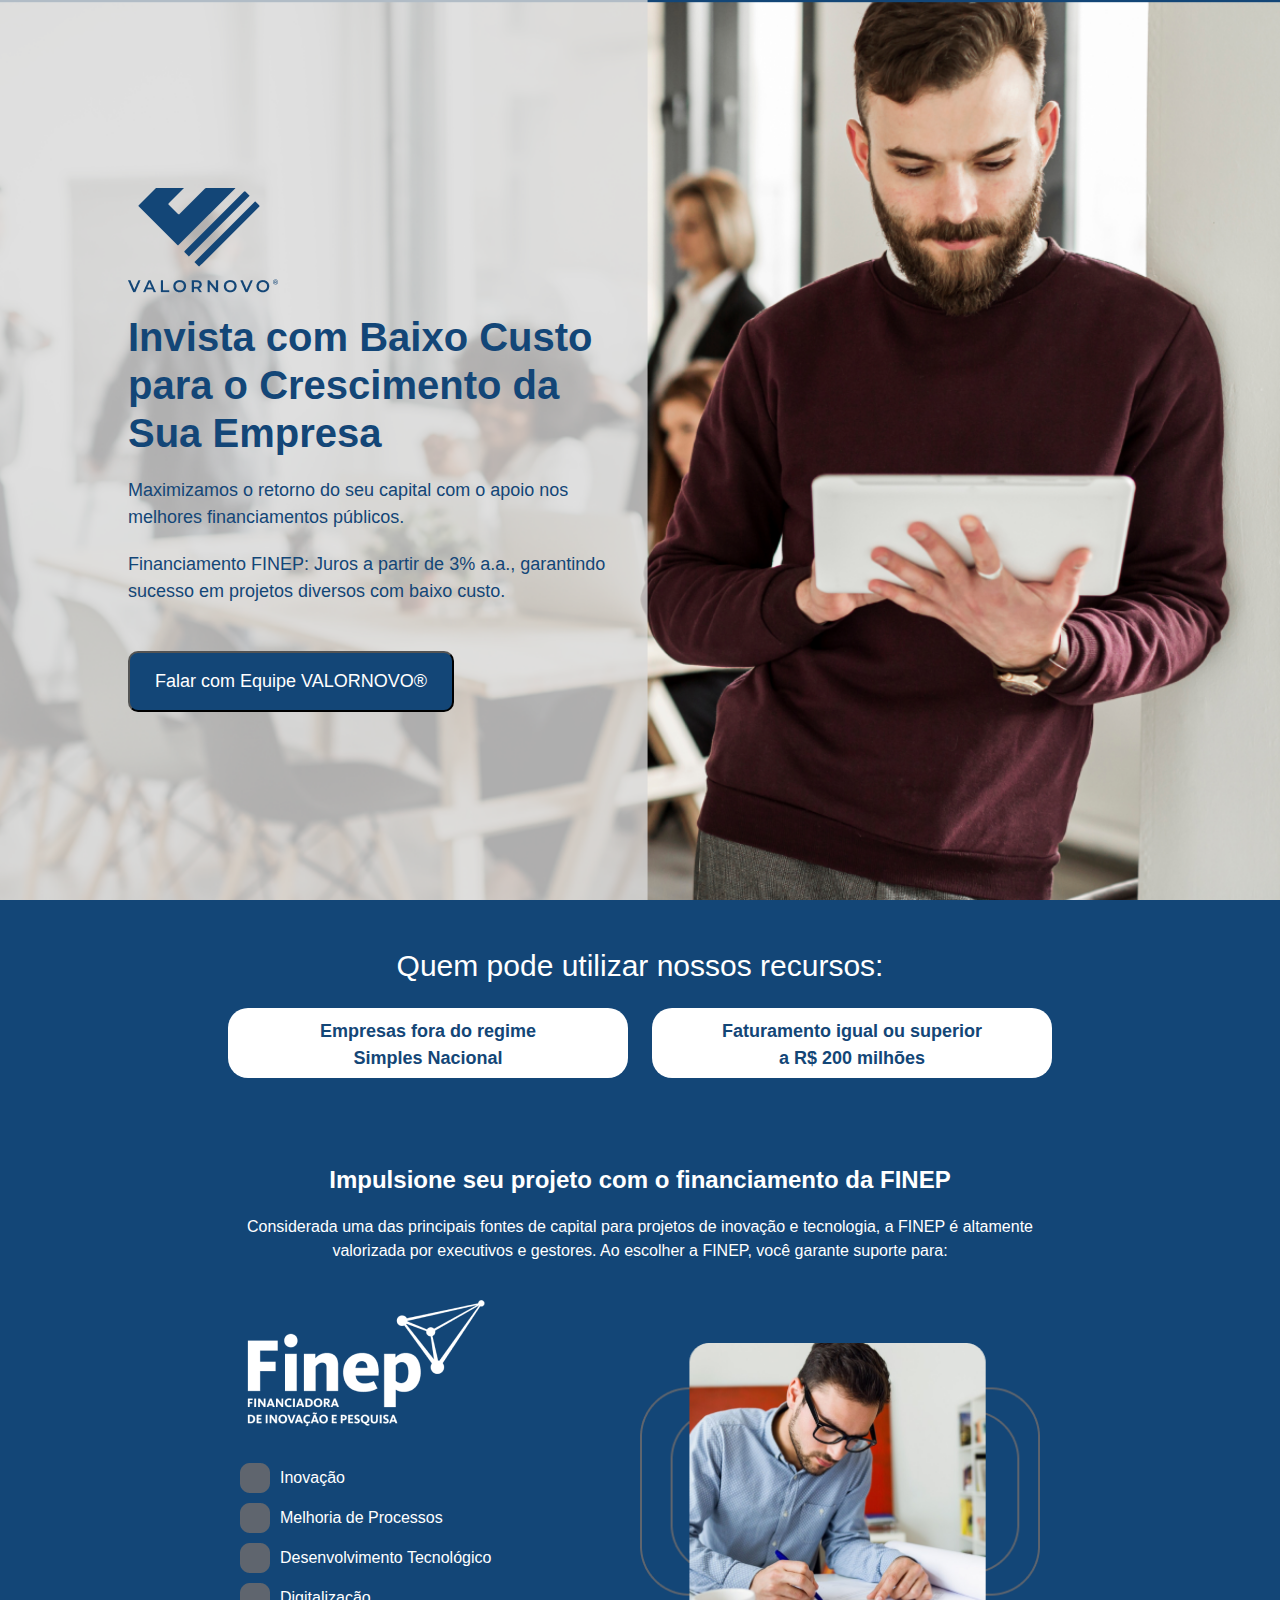
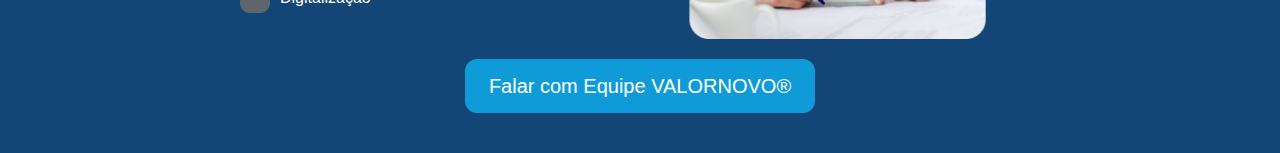
==== index.html @ c7810dd5 "feat: initial project" ====
<!DOCTYPE html>
<html lang="pt-br">

<head>
  <meta charset="UTF-8">
  <meta name="viewport" content="width=device-width, initial-scale=1.0">
  <title>VALORNOVO®</title>
  <!-- CSS -->
  <link rel="stylesheet" href="https://cdn.jsdelivr.net/npm/bootstrap@5.3.3/dist/css/bootstrap.min.css">
  <link rel="stylesheet" href="styles.css">
</head>

<body>
  <!-- Cabeçalho -->
  <header class="head position-relative">
    <img src="assets/images/image/men-background.png" alt="" class="background-img">
    <div class="background-overlay"></div>
    <div class="header-content">
      <img src="assets/images/image/logo-azul.png" alt="Logo VALORNOVO® Azul" class="logo">
      <h1 class="title-text">Invista com Baixo Custo para o Crescimento da Sua Empresa</h1>
      <p class="subtitle-text">Maximizamos o retorno do seu capital com o apoio nos melhores financiamentos públicos.
      </p>
      <p class="subtitle-text">Financiamento FINEP: Juros a partir de 3% a.a., garantindo sucesso em projetos diversos
        com baixo custo.</p>
      <button class="cta">Falar com Equipe VALORNOVO®</button>
    </div>
  </header>

  <!-- Seção Quem Pode Utilizar -->
  <section class="who container my-5">
    <h3 class="text-who text-center">Quem pode utilizar nossos recursos:</h3>
    <div class="d-flex justify-content-center gap-4 mt-4">
      <div class="card-who">
        <p class="who-text">Empresas fora do regime Simples Nacional</p>
      </div>
      <div class="card-who">
        <p class="who-text">Faturamento igual ou superior a R$ 200 milhões</p>
      </div>
    </div>
  </section>
  <section class="about-finep">
    <div class="about-content">
      <h3 class="text-about">Impulsione seu projeto com o financiamento da FINEP</h3>
      <p class="paragraf-about">
        Considerada uma das principais fontes de capital para projetos de inovação e tecnologia, a FINEP é altamente
        valorizada por executivos e gestores. Ao escolher a FINEP, você garante suporte para:
      </p>
      <div class="finep-details">
        <!-- Coluna esquerda com logo e lista -->
        <div class="finep-info">
          <img src="assets/images/image/logo-finep.png" alt="Logo FINEP" class="logo-finep">
          <ul class="finep-benefits">
            <li><img src="assets/images/image/icon-list.png" alt="Ícone"> Inovação</li>
            <li><img src="assets/images/image/icon-list.png" alt="Ícone"> Melhoria de Processos</li>
            <li><img src="assets/images/image/icon-list.png" alt="Ícone"> Desenvolvimento Tecnológico</li>
            <li><img src="assets/images/image/icon-list.png" alt="Ícone"> Digitalização</li>
          </ul>
        </div>
        <!-- Coluna direita com a imagem do projeto -->
        <img src="assets/images/image/project-img.png" alt="Projeto" class="project-image">
      </div>
      <button class="contact-button">Falar com Equipe VALORNOVO®</button>
    </div>
  </section>

</body>

</html>
---- styles.css ----
/* Reset CSS */
* {
  margin: 0;
  padding: 0;
  box-sizing: border-box;
}

@import url('https://fonts.googleapis.com/css2?family=Montserrat:wght@300;500;700&display=swap');

html,
body {
  font-family: "Montserrat", sans-serif;
  background-color: #134677;
  color: #134677;
}

/* Cabeçalho */
.head {
  position: relative;
  width: 100%;
  height: 100vh;
  overflow: hidden;
}

.background-img {
  width: 100%;
  height: 100%;
  object-fit: cover;
}

.background-overlay {
  position: absolute;
  top: 0;
  left: 0;
  width: 100%;
  height: 100%;
}

.header-content {
  position: absolute;
  top: 50%;
  left: 10%;
  transform: translateY(-50%);

  max-width: 500px;
}

.logo {
  width: 150px;
}

.title-text {
  font-size: 40px;
  font-weight: 700;
  margin-top: 20px;
}

.subtitle-text {
  font-size: 18px;
  margin-top: 20px;
}

.cta {
  display: inline-block;
  margin-top: 30px;
  padding: 15px 25px;
  background-color: #134677;
  color: #fff;
  font-size: 18px;
  border-radius: 10px;
  cursor: pointer;
  font-weight: 500;
  transition: background-color 0.3s ease;
}

.cta:hover {
  background-color: #0b3958;
}

/* Seção Quem Pode Utilizar */
.who {
  text-align: center;
  color: #FFFFFF;
}

.text-who {
  font-size: 30px;
  font-weight: 500;
}

.card-who {
  background-color: #FFFFFF;
  padding: 10px 64px 16px 64px;
  width: 400px;
  height: 70px;
  border-radius: 20px;
  color: #134677;
  font-size: 18px;
  font-weight: 700;
  text-align: center;
}

.about-finep {
  padding: 40px;
  text-align: center;
  color: #fff;
}

.about-content {
  max-width: 800px;
  margin: 0 auto;
}

.text-about {
  font-size: 24px;
  font-weight: bold;
  margin-bottom: 20px;
}

.paragraf-about {
  font-size: 16px;
  margin-bottom: 30px;
}

.finep-details {
  display: flex;
  align-items: flex-start;
  /* Alinha ao topo */
  justify-content: space-between;
  /* Espaço entre as colunas */
  gap: 20px;
}

.finep-info {
  flex: 1;
  max-width: 300px;
  text-align: left;
}

.logo-finep {
  width: 250px;
  margin-bottom: 20px;
}

.finep-benefits {
  list-style: none;
  padding: 0;
  font-size: 16px;
}

.finep-benefits li {
  margin: 10px 0;
  display: flex;
  align-items: center;
  gap: 10px;
}

.project-image {
  width: 400px;
  border-radius: 8px;
  flex-shrink: 0;
  margin-top: 50px;
}

.contact-button {
  margin-top: 40px;
  background-color: #0E9BD7;
  color: #fff;
  padding: 12px 24px;
  border: none;
  border-radius: 12px;
  font-size: 20px;
  cursor: pointer;
  margin-top: 20px;
}

.contact-button:hover {
  background-color: #15558a;
  border: 1px solid #0E9BD7
}
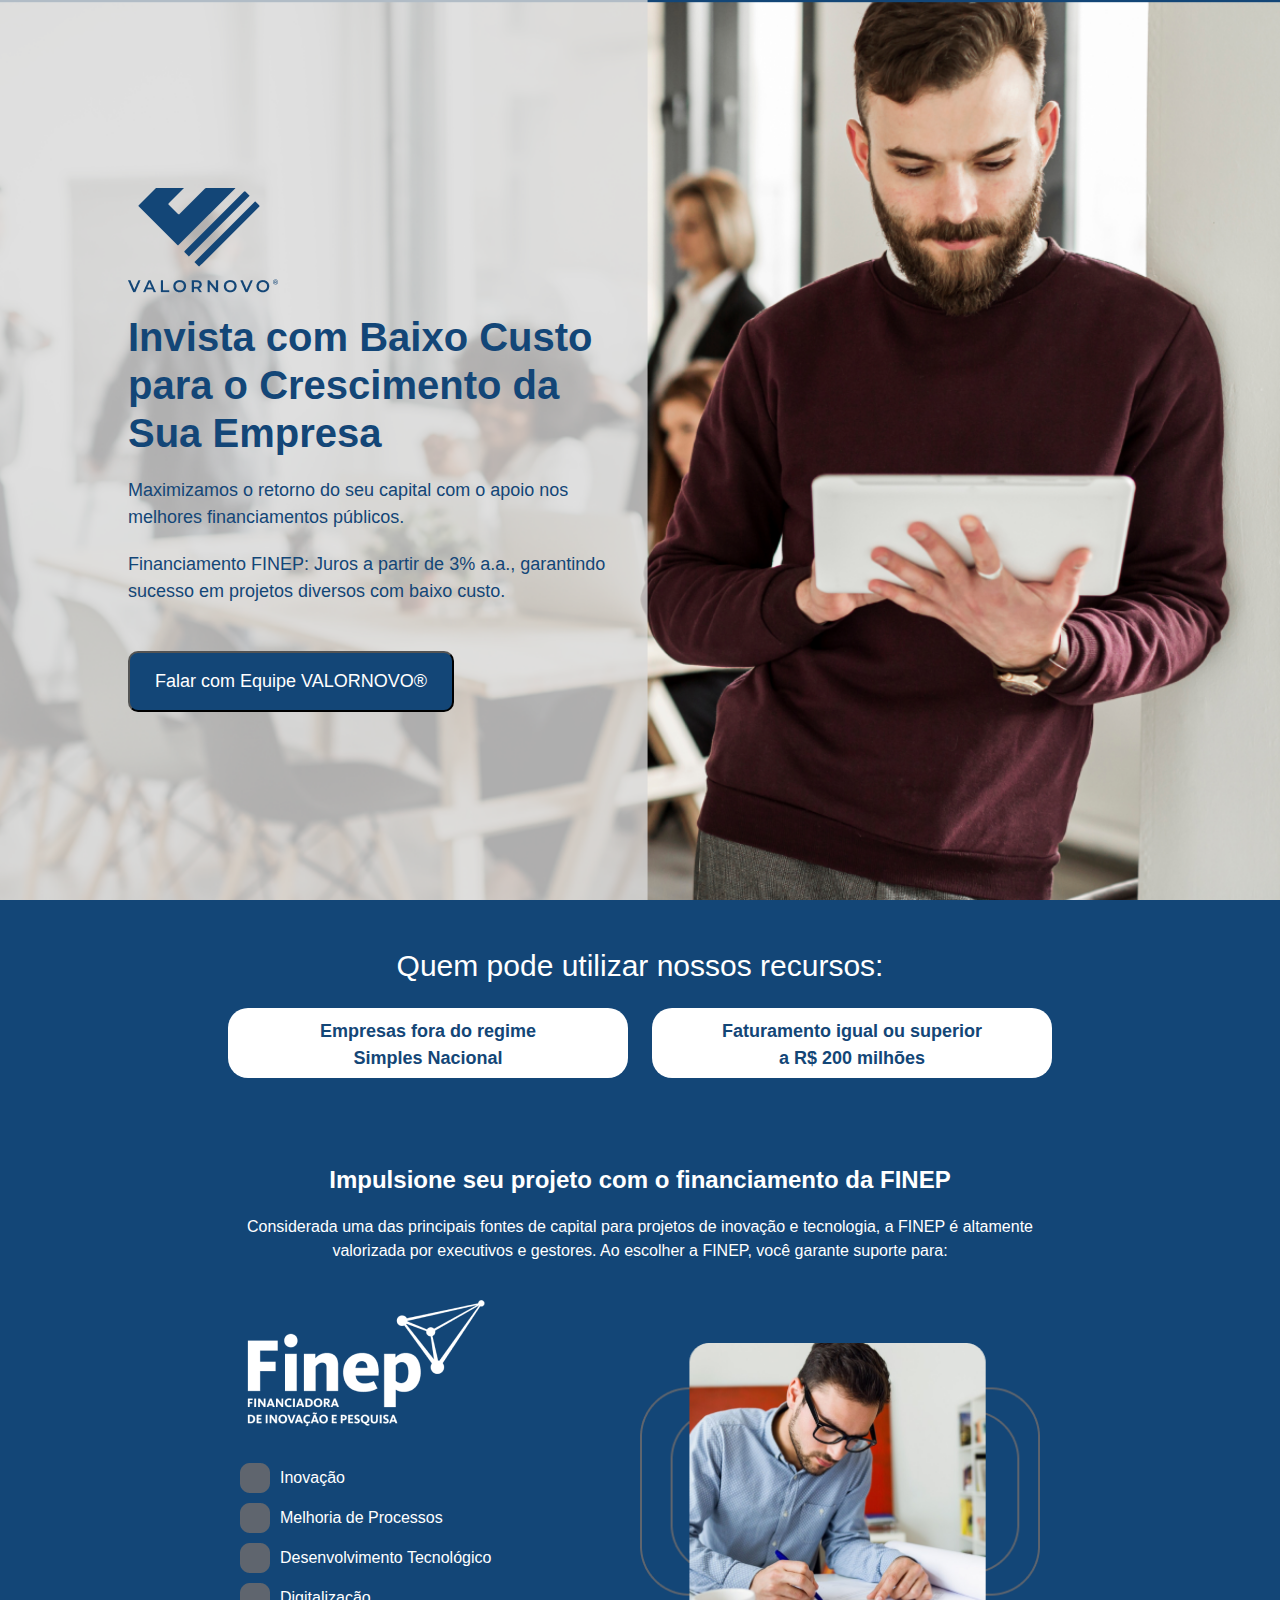
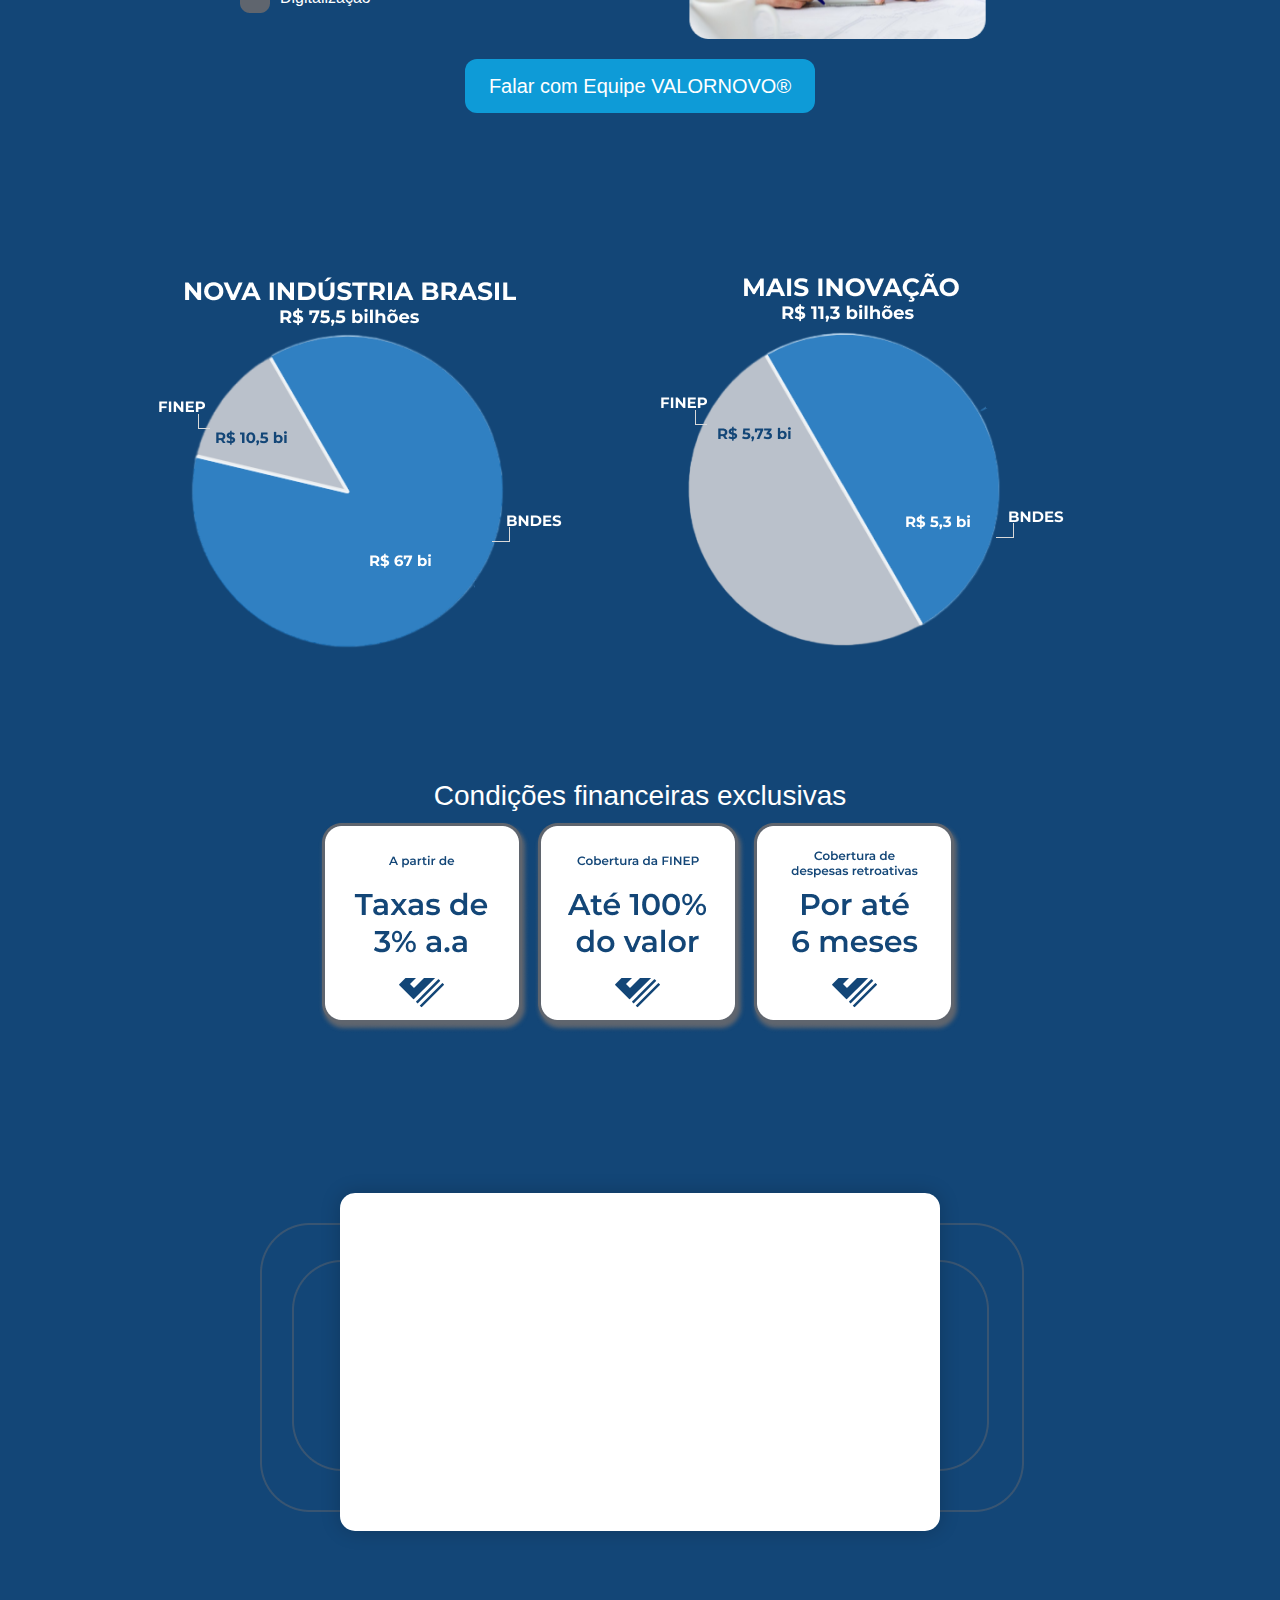
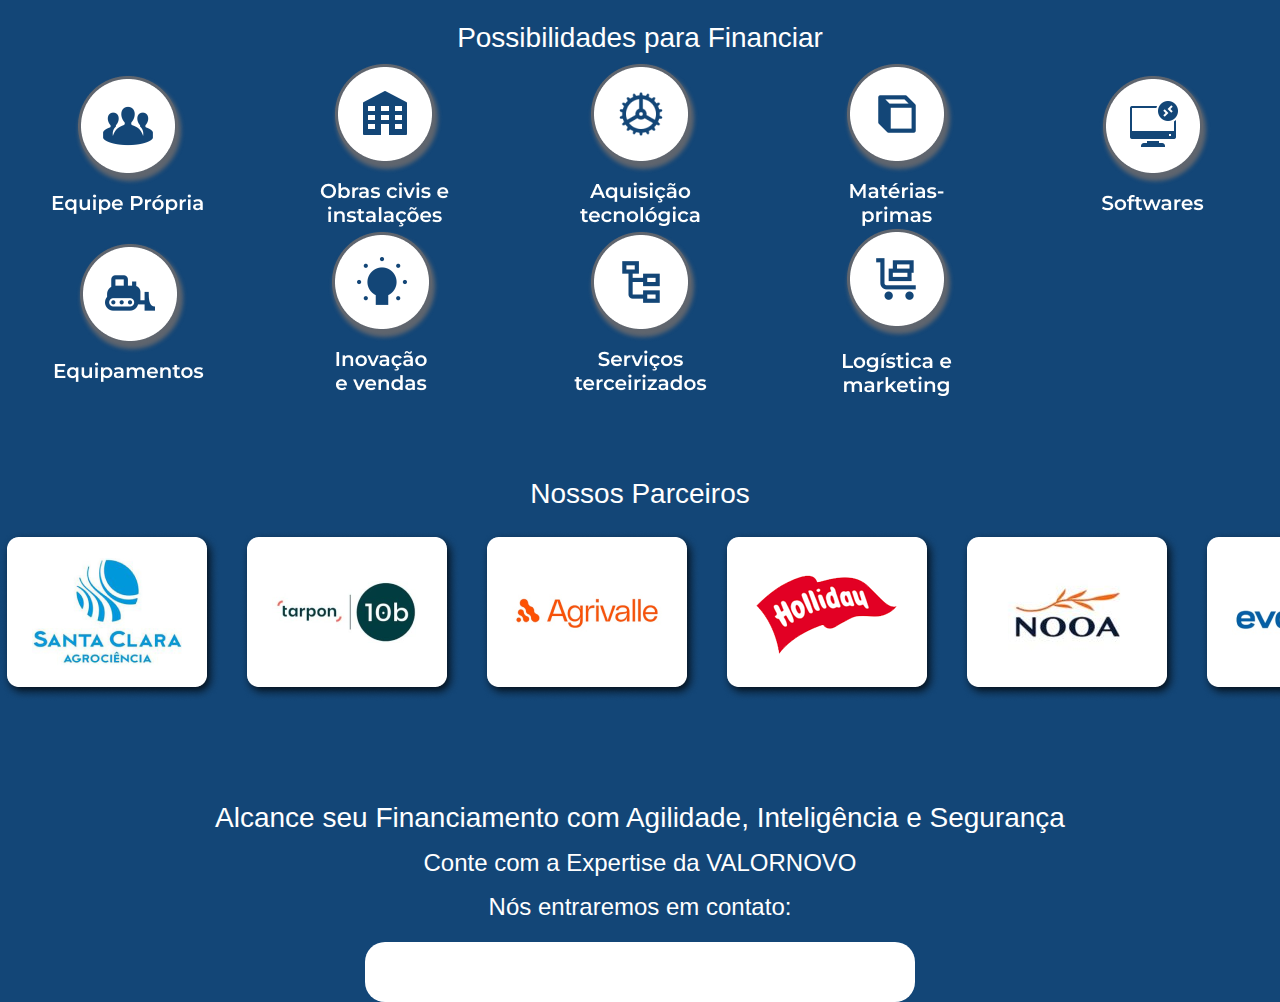
==== commit 8d58c77b: "feat: continues development" ====
--- a/index.html
+++ b/index.html
@@ -38,13 +38,13 @@
       </div>
     </div>
   </section>
+
+  <!-- Seção sobre a FINEP -->
   <section class="about-finep">
     <div class="about-content">
       <h3 class="text-about">Impulsione seu projeto com o financiamento da FINEP</h3>
-      <p class="paragraf-about">
-        Considerada uma das principais fontes de capital para projetos de inovação e tecnologia, a FINEP é altamente
-        valorizada por executivos e gestores. Ao escolher a FINEP, você garante suporte para:
-      </p>
+      <p class="paragraf-about">Considerada uma das principais fontes de capital para projetos de inovação e tecnologia,
+        a FINEP é altamente valorizada por executivos e gestores. Ao escolher a FINEP, você garante suporte para:</p>
       <div class="finep-details">
         <!-- Coluna esquerda com logo e lista -->
         <div class="finep-info">
@@ -63,6 +63,103 @@
     </div>
   </section>
 
+  <section class="graphic">
+    <img src="assets/images/image/grafico-industria.png" alt="">
+    <img src="assets/images/image/grafico-inovacao.png" alt="">
+  </section>
+
+  <section class="finances">
+    <h3>Condições financeiras exclusivas</h3>
+
+    <div class="cards">
+      <img src="assets/images/image/card-taxa.png" alt="">
+      <img src="assets/images/image/card-cobertura.png" alt="">
+      <img src="assets/images/image/card-meses.png" alt="">
+    </div>
+
+    <div class="video-container">
+      <div class="video">
+        <img src="assets/images/image/arrow.png" alt="" class="background-arcs">
+        <iframe width="600" height="338" src="https://www.youtube.com/embed/Ti-9uYpJoNU" frameborder="0"
+          allow="autoplay; encrypted-media" allowfullscreen></iframe>
+      </div>
+    </div>
+
+    <div class="icons">
+      <h3 class="title">Possibilidades para Financiar</h3>
+
+      <div class="icon-grid">
+        <img src="assets/images/image/icon-equipe.png" alt="">
+        <img src="assets/images/image/icon-obras.png" alt="">
+        <img src="assets/images/image/icon-tech.png" alt="">
+        <img src="assets/images/image/icon-prima.png" alt="">
+        <img src="assets/images/image/icon-soft.png" alt="">
+        <img src="assets/images/image/icon-equipamento.png" alt="">
+        <img src="assets/images/image/icon-vendas.png" alt="">
+        <img src="assets/images/image/icon-terceiro.png" alt="">
+        <img src="assets/images/image/icon-log.png" alt="">
+      </div>
+    </div>
+  </section>
+
+  <section id="logos" class="padding_bottom">
+    <h3 class="text-client">Nossos Parceiros</h3>
+    <div class="logos-container">
+      <div class="logo-item"><img alt="" src="assets/images/image/logo-1.png"></div>
+      <div class="logo-item"><img alt="" src="assets/images/image/logo-2.png"></div>
+      <div class="logo-item"><img alt="" src="assets/images/image/logo-3.png"></div>
+      <div class="logo-item"><img alt="" src="assets/images/image/logo-4.png"></div>
+      <div class="logo-item"><img alt="" src="assets/images/image/logo-5.png"></div>
+      <div class="logo-item"><img alt="" src="assets/images/image/logo-6.png"></div>
+      <div class="logo-item"><img alt="" src="assets/images/image/logo-7.png"></div>
+      <div class="logo-item"><img alt="" src="assets/images/image/logo-8.png"></div>
+      <div class="logo-item"><img alt="" src="assets/images/image/logo-9.png"></div>
+      <div class="logo-item"><img alt="" src="assets/images/image/logo-10.png"></div>
+      <div class="logo-item"><img alt="" src="assets/images/image/logo-11.png"></div>
+      <div class="logo-item"><img alt="" src="assets/images/image/logo-12.png"></div>
+      <div class="logo-item"><img alt="" src="assets/images/image/logo-13.png"></div>
+      <div class="logo-item"><img alt="" src="assets/images/image/logo-14.png"></div>
+      <div class="logo-item"><img alt="" src="assets/images/image/logo-15.png"></div>
+      <div class="logo-item"><img alt="" src="assets/images/image/logo-16.png"></div>
+      <div class="logo-item"><img alt="" src="assets/images/image/logo-17.png"></div>
+      <div class="logo-item"><img alt="" src="assets/images/image/logo-18.png"></div>
+      <div class="logo-item"><img alt="" src="assets/images/image/logo-19.png"></div>
+      <div class="logo-item"><img alt="" src="assets/images/image/logo-20.png"></div>
+      <div class="logo-item"><img alt="" src="assets/images/image/logo-21.png"></div>
+      <div class="logo-item"><img alt="" src="assets/images/image/logo-22.png"></div>
+      <div class="logo-item"><img alt="" src="assets/images/image/logo-23.png"></div>
+      <div class="logo-item"><img alt="" src="assets/images/image/logo-24.png"></div>
+      <div class="logo-item"><img alt="" src="assets/images/image/logo-25.png"></div>
+      <div class="logo-item"><img alt="" src="assets/images/image/logo-26.png"></div>
+      <div class="logo-item"><img alt="" src="assets/images/image/logo-27.png"></div>
+      <div class="logo-item"><img alt="" src="assets/images/image/logo-28.png"></div>
+      <div class="logo-item"><img alt="" src="assets/images/image/logo-29.png"></div>
+      <div class="logo-item"><img alt="" src="assets/images/image/logo-30.png"></div>
+    </div>
+  </section>
+
+  <section class="forms">
+    <h3 class="title-form">Alcance seu Financiamento com Agilidade, Inteligência e Segurança</h3>
+    <h4 class="subtitle-form">Conte com a Expertise da VALORNOVO</h4>
+    <h4 class="call">Nós entraremos em contato:</h4>
+
+    <div class="form-content">
+      <!-- <div class="img">
+        <img src="assets/images/image/acordo-img.png" alt="">
+      </div> -->
+
+      <div class="form">
+        <script charset="utf-8" type="text/javascript" src="//js.hsforms.net/forms/embed/v2.js"></script>
+        <script>
+          hbspt.forms.create({
+            portalId: "48062868",
+            formId: "4e774f42-9c44-4cab-8381-3d338185357c"
+          });
+        </script>
+      </div>
+    </div>
+  </section>
+
 </body>
 
 </html>--- a/styles.css
+++ b/styles.css
@@ -41,7 +41,6 @@
   top: 50%;
   left: 10%;
   transform: translateY(-50%);
-
   max-width: 500px;
 }
 
@@ -100,6 +99,7 @@
   text-align: center;
 }
 
+/* Seção sobre a FINEP */
 .about-finep {
   padding: 40px;
   text-align: center;
@@ -125,9 +125,7 @@
 .finep-details {
   display: flex;
   align-items: flex-start;
-  /* Alinha ao topo */
   justify-content: space-between;
-  /* Espaço entre as colunas */
   gap: 20px;
 }
 
@@ -176,5 +174,243 @@
 
 .contact-button:hover {
   background-color: #15558a;
-  border: 1px solid #0E9BD7
+  border: 1px solid #0E9BD7;
+}
+
+/* Responsividade */
+@media (max-width: 768px) {
+  .header-content {
+    left: 50%;
+    transform: translate(-50%, -50%);
+    text-align: center;
+    max-width: 90%;
+  }
+
+  .logo {
+    width: 120px;
+  }
+
+  .title-text {
+    font-size: 28px;
+  }
+
+  .subtitle-text {
+    font-size: 16px;
+  }
+
+  .cta {
+    font-size: 16px;
+    padding: 12px 20px;
+  }
+
+  .card-who {
+    width: 100%;
+    padding: 10px;
+    height: auto;
+    font-size: 16px;
+  }
+
+  .finep-details {
+    flex-direction: column;
+    align-items: center;
+    text-align: center;
+  }
+
+  .logo-finep {
+    width: 180px;
+  }
+
+  .project-image {
+    width: 100%;
+    margin-top: 20px;
+  }
+
+  .contact-button {
+    width: 100%;
+    padding: 10px;
+  }
+}
+
+@media (max-width: 480px) {
+  .title-text {
+    font-size: 24px;
+  }
+
+  .subtitle-text {
+    font-size: 14px;
+  }
+
+  .cta {
+    font-size: 14px;
+  }
+
+  .text-who {
+    font-size: 24px;
+  }
+
+  .card-who {
+    font-size: 14px;
+    padding: 8px;
+  }
+
+  .text-about {
+    font-size: 20px;
+  }
+
+  .paragraf-about {
+    font-size: 14px;
+  }
+
+  .contact-button {
+    font-size: 18px;
+  }
+}
+
+@media (max-width: 1200px) {
+  .background-img {
+    display: none;
+  }
+
+  .head {
+    background-color: #FFFFFF;
+  }
+}
+
+.graphic {
+  align-items: center;
+  justify-content: center;
+  display: flex;
+  margin-top: 119px;
+}
+
+.finances {
+  color: #fff;
+  text-align: center;
+  margin-top: 100px;
+}
+
+.video-container {
+  margin-top: 160px;
+  position: relative;
+  display: flex;
+  justify-content: center;
+  align-items: center;
+}
+
+.video {
+  position: relative;
+  width: 600px;
+  height: 338px;
+}
+
+.video iframe {
+  width: 100%;
+  height: 100%;
+  background: #fff;
+  border-radius: 15px;
+  box-shadow: 0px 0px 20px rgba(0, 0, 0, 0.2);
+}
+
+.background-arcs {
+  position: absolute;
+  top: 30px;
+  left: -80px;
+  width: 764px;
+  height: auto;
+  z-index: 0;
+  opacity: 0.5;
+}
+
+.video iframe {
+  position: relative;
+  z-index: 1;
+}
+
+.icons {
+  margin-top: 90px;
+}
+
+.icon-grid {
+  display: grid;
+  grid-template-columns: repeat(5, 1fr);
+  justify-items: center;
+  align-items: center;
+}
+
+#logos {
+  margin-top: 80px;
+  text-align: center;
+  overflow: hidden;
+}
+
+.text-client {
+  color: #fff;
+  margin-bottom: 20px;
+}
+
+.logos-container {
+  display: flex;
+  gap: 20px;
+  animation: scroll 20s linear infinite;
+}
+
+.logo-item {
+  flex: 0 0 auto;
+}
+
+.logo-item img {
+  height: auto;
+}
+
+/* Animação para o carrossel infinito */
+@keyframes scroll {
+  0% {
+    transform: translateX(0);
+  }
+
+  100% {
+    transform: translateX(-50%);
+  }
+}
+
+.forms {
+  margin-top: 100px;
+  color: #FFFFFF;
+  text-align: center;
+}
+
+.title-form,
+.subtitle-form,
+.call {
+  margin-bottom: 15px;
+  /* Espaçamento entre os textos */
+}
+
+.form-content {
+  display: flex;
+  align-items: center;
+  justify-content: center;
+  gap: 20px;
+  margin-top: 20px;
+  max-width: 800px;
+  margin-left: auto;
+  margin-right: auto;
+}
+
+.img {
+  flex: 1;
+}
+
+.img img {
+  width: 100%;
+  height: auto;
+  border-radius: 20px;
+}
+
+.form {
+  background-color: #FFFFFF;
+  width: 550px;
+  padding: 30px 40px;
+  border-radius: 20px;
+  max-width: 100%;
 }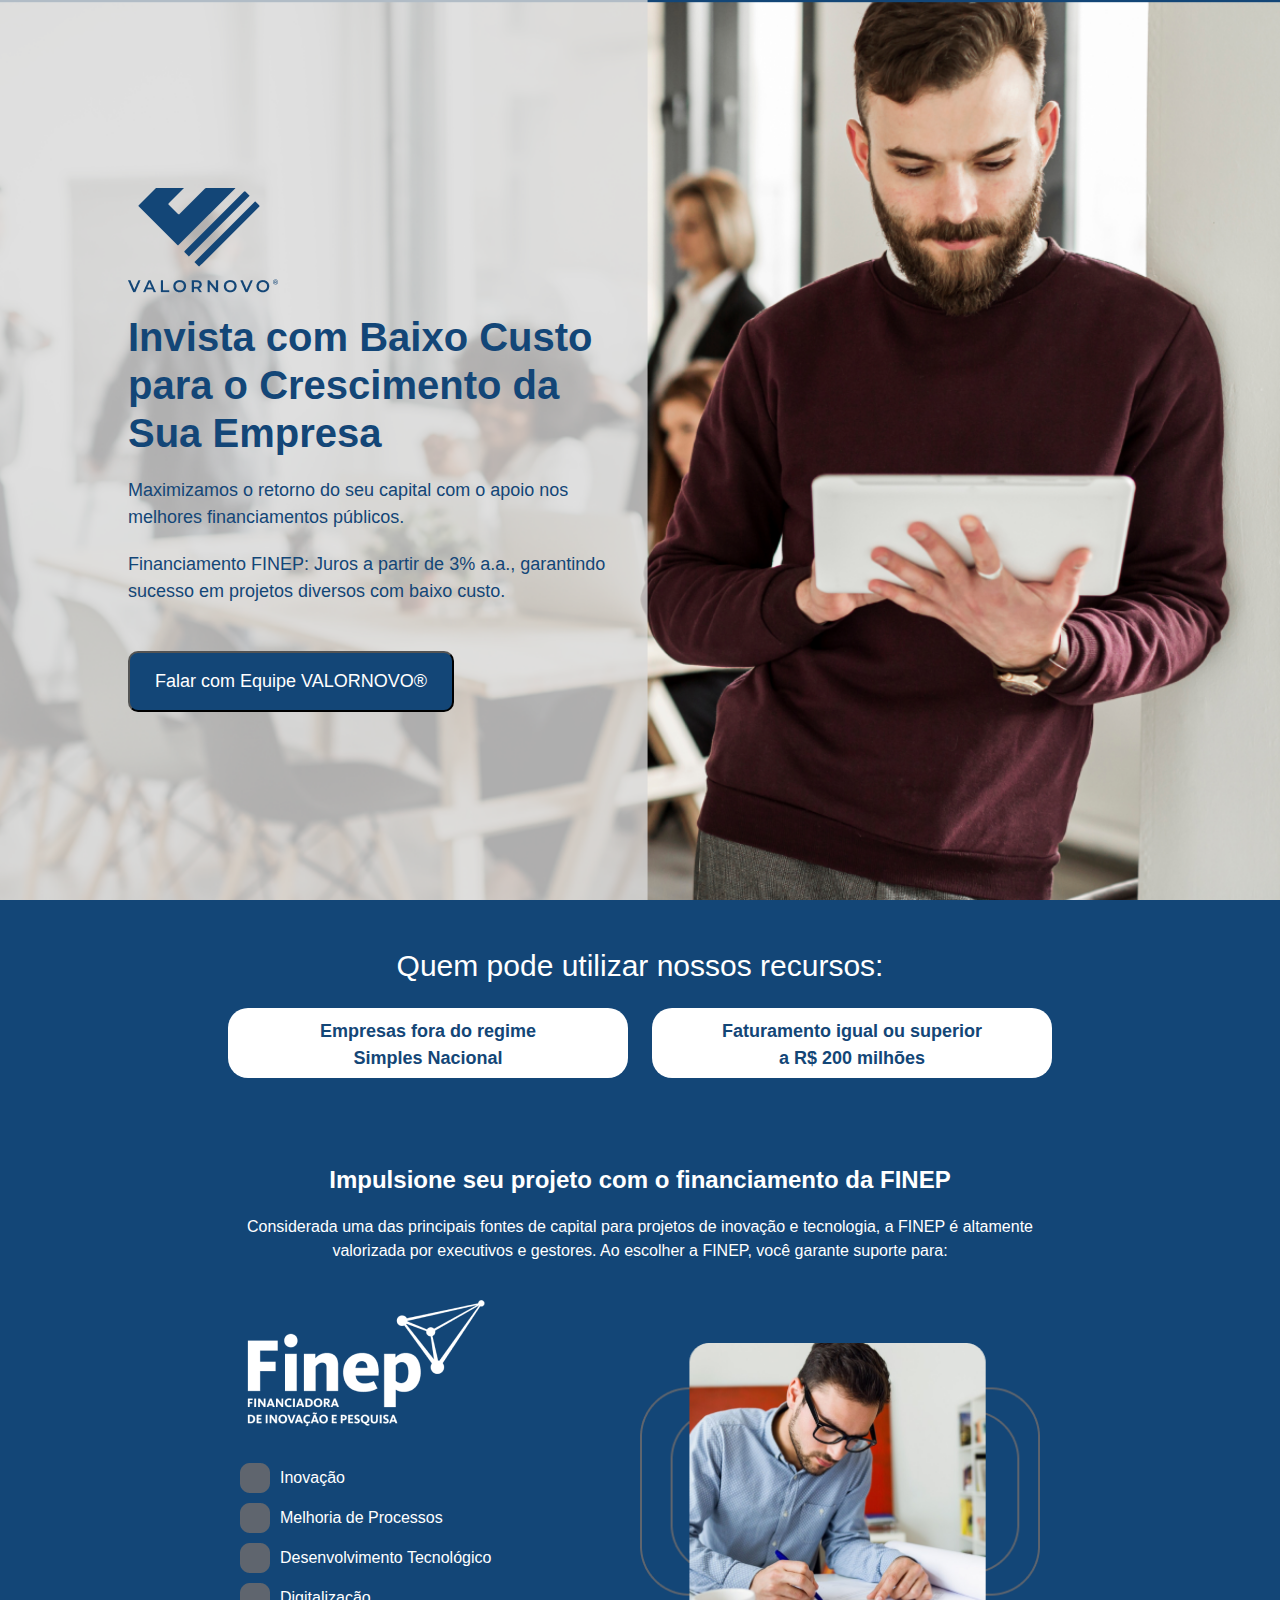
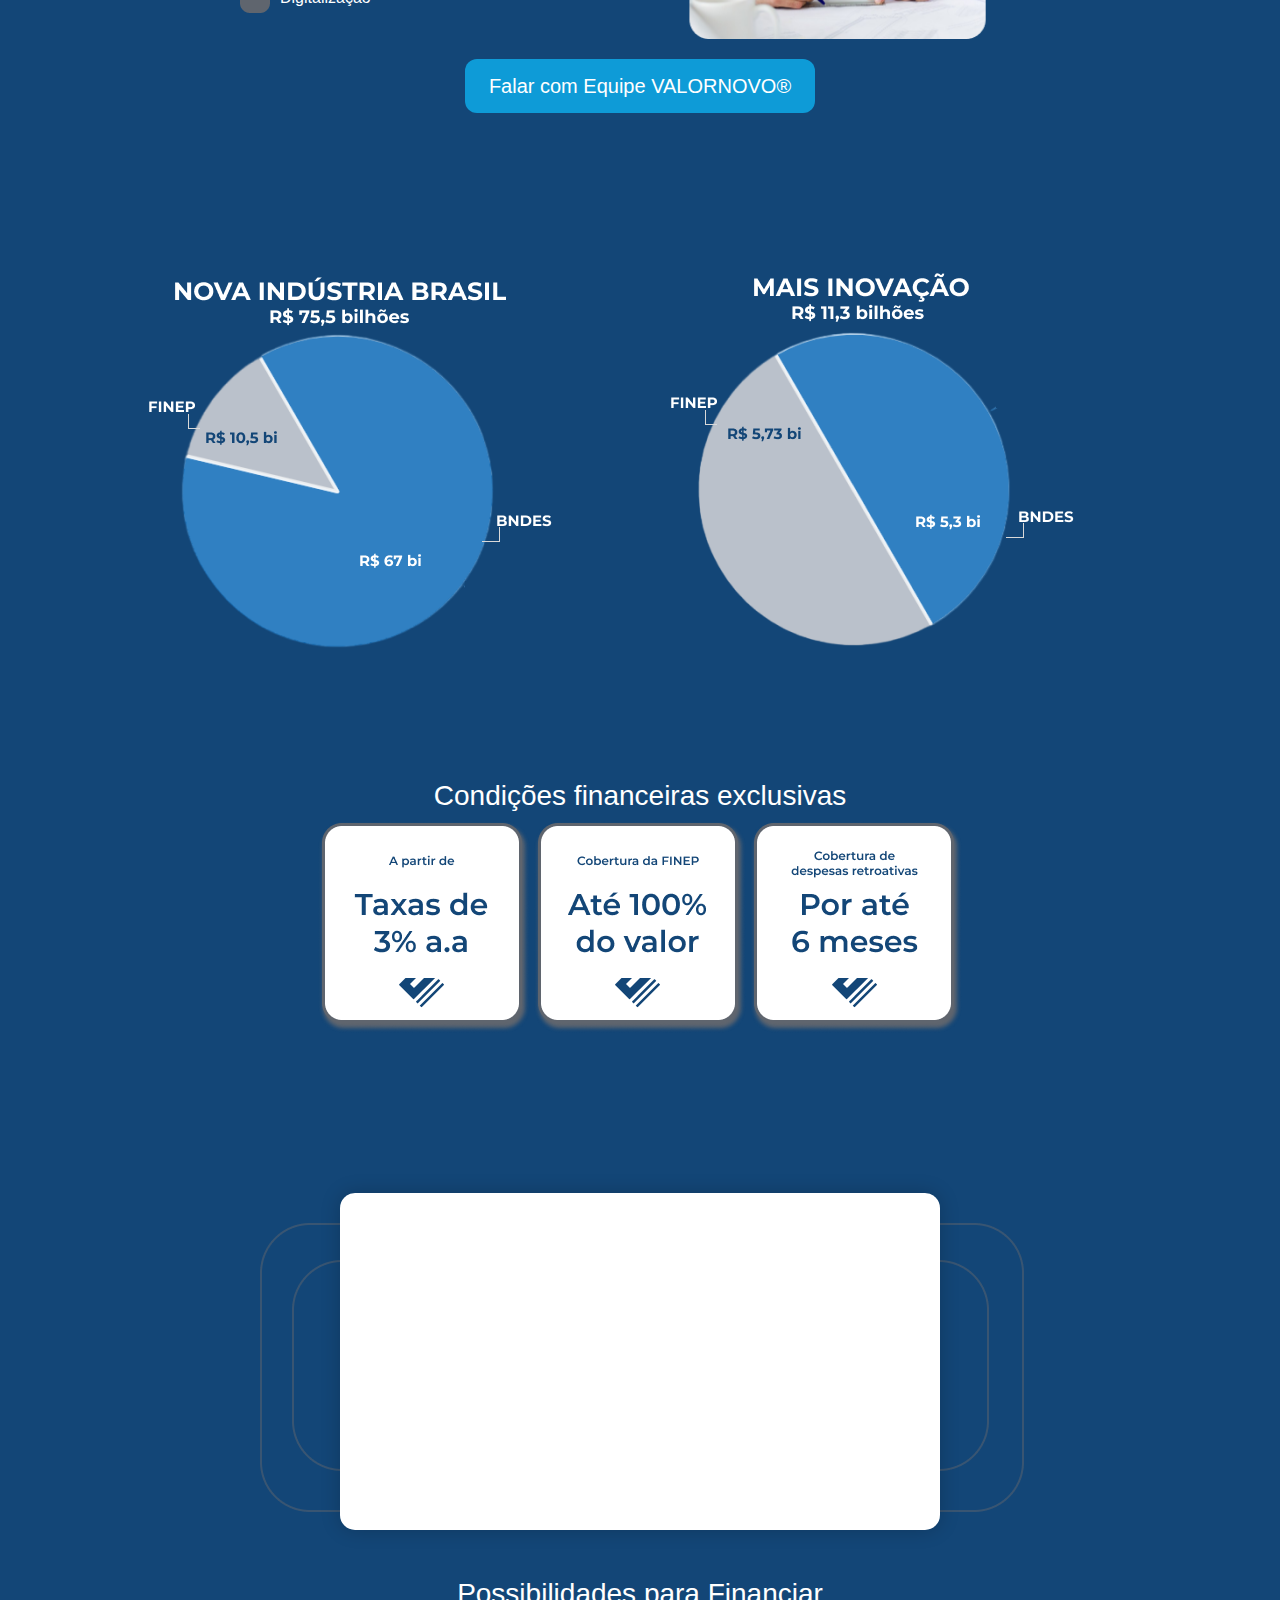
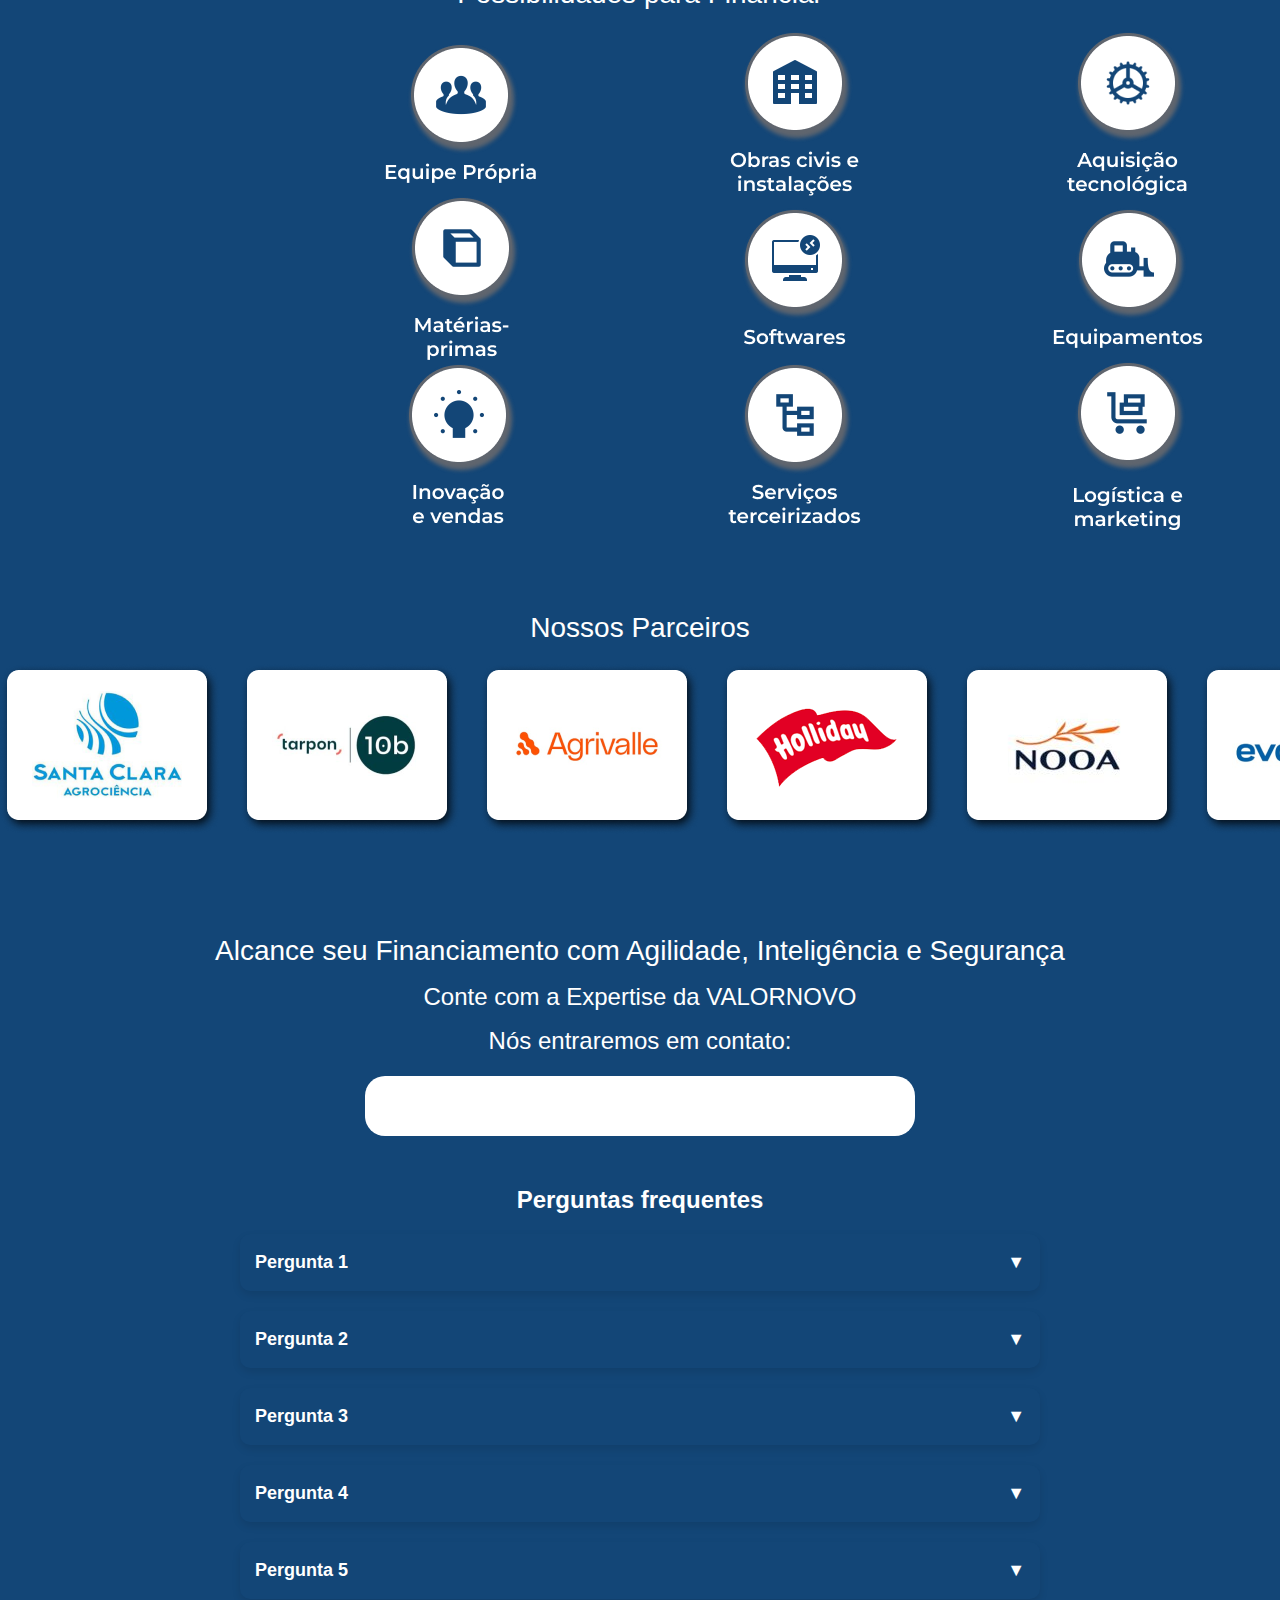
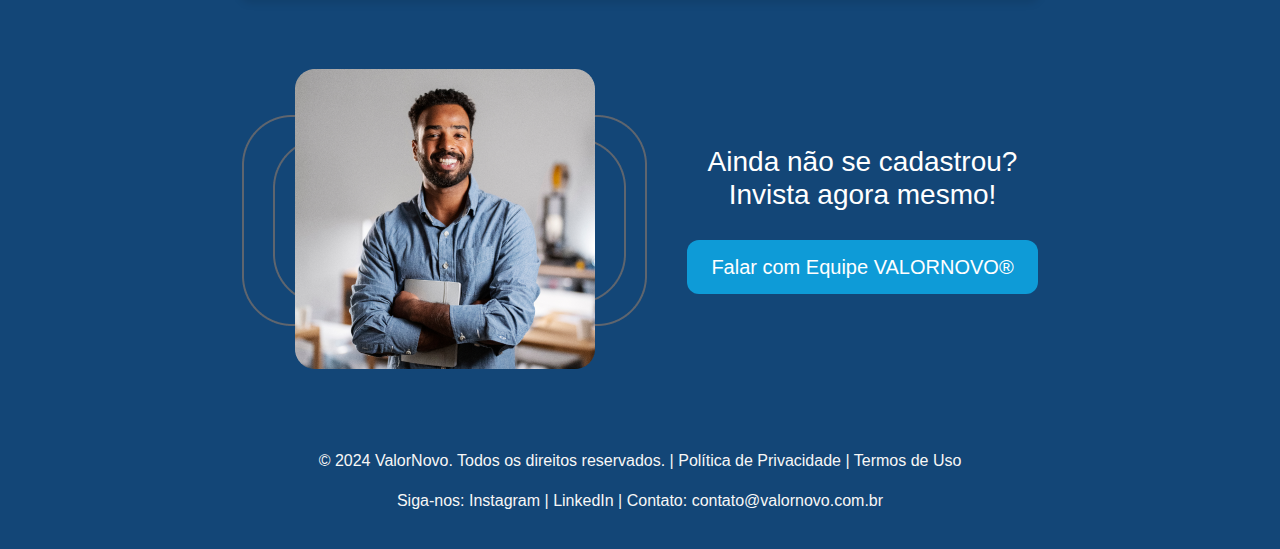
==== commit 27a97385: "feat: responsividade" ====
--- a/index.html
+++ b/index.html
@@ -64,8 +64,8 @@
   </section>
 
   <section class="graphic">
-    <img src="assets/images/image/grafico-industria.png" alt="">
-    <img src="assets/images/image/grafico-inovacao.png" alt="">
+    <img src="assets/images/image/grafico-industria.png" alt="" class="img1">
+    <img src="assets/images/image/grafico-inovacao.png" alt="" class="img2">
   </section>
 
   <section class="finances">
@@ -80,8 +80,8 @@
     <div class="video-container">
       <div class="video">
         <img src="assets/images/image/arrow.png" alt="" class="background-arcs">
-        <iframe width="600" height="338" src="https://www.youtube.com/embed/Ti-9uYpJoNU" frameborder="0"
-          allow="autoplay; encrypted-media" allowfullscreen></iframe>
+        <iframe src="https://www.youtube.com/embed/Ti-9uYpJoNU" frameborder="0" allow="autoplay; encrypted-media"
+          allowfullscreen></iframe>
       </div>
     </div>
 
@@ -100,6 +100,7 @@
         <img src="assets/images/image/icon-log.png" alt="">
       </div>
     </div>
+
   </section>
 
   <section id="logos" class="padding_bottom">
@@ -144,9 +145,6 @@
     <h4 class="call">Nós entraremos em contato:</h4>
 
     <div class="form-content">
-      <!-- <div class="img">
-        <img src="assets/images/image/acordo-img.png" alt="">
-      </div> -->
 
       <div class="form">
         <script charset="utf-8" type="text/javascript" src="//js.hsforms.net/forms/embed/v2.js"></script>
@@ -160,6 +158,58 @@
     </div>
   </section>
 
+  <section class="questions">
+    <h3 class="question-title">Perguntas frequentes</h3>
+
+    <div class="faq-card">
+      <div class="faq-question" onclick="toggleAnswer(this)">Pergunta 1 <span>&#9660;</span></div>
+      <div class="faq-answer">Resposta para a pergunta 1.</div>
+    </div>
+    <div class="faq-card">
+      <div class="faq-question" onclick="toggleAnswer(this)">Pergunta 2 <span>&#9660;</span></div>
+      <div class="faq-answer">Resposta para a pergunta 2.</div>
+    </div>
+    <div class="faq-card">
+      <div class="faq-question" onclick="toggleAnswer(this)">Pergunta 3 <span>&#9660;</span></div>
+      <div class="faq-answer">Resposta para a pergunta 3.</div>
+    </div>
+    <div class="faq-card">
+      <div class="faq-question" onclick="toggleAnswer(this)">Pergunta 4 <span>&#9660;</span></div>
+      <div class="faq-answer">Resposta para a pergunta 4.</div>
+    </div>
+    <div class="faq-card">
+      <div class="faq-question" onclick="toggleAnswer(this)">Pergunta 5 <span>&#9660;</span></div>
+      <div class="faq-answer">Resposta para a pergunta 5.</div>
+    </div>
+  </section>
+
+  <section class="cta-final">
+    <div class="img-lat">
+      <img src="assets/images/image/img-carasorrindo.png" alt="Pessoa sorrindo">
+    </div>
+
+    <div class="text-cta">
+      <h3 class="text">Ainda não se cadastrou? <br> Invista agora mesmo!</h3>
+      <button class="contact-button" onclick="window.location.href='mailto:contato@valornovo.com'">Falar com Equipe
+        VALORNOVO®</button>
+    </div>
+  </section>
+
+
+  <!-- Footer Section -->
+  <footer class="footer">
+    <p>© 2024 ValorNovo. Todos os direitos reservados. | <a href="#">Política de Privacidade</a> | <a href="#">Termos
+        de Uso</a></p>
+    <p>
+      Siga-nos:
+      <a href="https://www.instagram.com/valornovo/" target="_blank">Instagram</a> |
+      <a href="https://www.linkedin.com/company/valornovo/" target="_blank">LinkedIn</a> |
+      Contato: <a href="mailto:contato@valornovo.com.br">contato@valornovo.com.br</a>
+    </p>
+  </footer>
+
+  <script src="main.js"></script>
+
 </body>
 
 </html>--- a/styles.css
+++ b/styles.css
@@ -76,7 +76,6 @@
   background-color: #0b3958;
 }
 
-/* Seção Quem Pode Utilizar */
 .who {
   text-align: center;
   color: #FFFFFF;
@@ -277,16 +276,45 @@
 }
 
 .graphic {
+  display: flex;
   align-items: center;
   justify-content: center;
-  display: flex;
   margin-top: 119px;
+  gap: 20px;
+  /* Espaçamento entre as imagens */
+}
+
+.graphic img {
+  max-width: 100%;
+  height: auto;
+}
+
+@media (max-width: 1000px) {
+  .graphic img {
+    width: 45%;
+  }
+
+  .graphic {
+    margin-top: 40px;
+  }
 }
 
 .finances {
   color: #fff;
   text-align: center;
   margin-top: 100px;
+}
+
+@media (max-width: 1000px) {
+  .cards img {
+    width: 30%;
+  }
+}
+
+@media (max-width: 500px) {
+  .cards img {
+    width: 40%;
+  }
 }
 
 .video-container {
@@ -295,12 +323,14 @@
   display: flex;
   justify-content: center;
   align-items: center;
+  padding: 0 10px;
 }
 
 .video {
   position: relative;
-  width: 600px;
-  height: 338px;
+  width: 100%;
+  max-width: 600px;
+  aspect-ratio: 16 / 9;
 }
 
 .video iframe {
@@ -309,6 +339,8 @@
   background: #fff;
   border-radius: 15px;
   box-shadow: 0px 0px 20px rgba(0, 0, 0, 0.2);
+  position: relative;
+  z-index: 1;
 }
 
 .background-arcs {
@@ -321,22 +353,88 @@
   opacity: 0.5;
 }
 
-.video iframe {
-  position: relative;
-  z-index: 1;
+@media (max-width: 1024px) {
+  .video {
+    max-width: 500px;
+  }
+
+  .background-arcs {
+    width: 600px;
+    left: -60px;
+    top: 20px;
+  }
+}
+
+@media (max-width: 768px) {
+  .video {
+    max-width: 450px;
+  }
+
+  .background-arcs {
+    width: 500px;
+    left: -50px;
+    top: 10px;
+  }
+}
+
+@media (max-width: 480px) {
+  .video-container {
+    margin-top: 80px;
+  }
+
+  .video {
+    max-width: 320px;
+  }
+
+  .background-arcs {
+    width: 400px;
+    left: -30px;
+    top: 5px;
+  }
 }
 
 .icons {
-  margin-top: 90px;
+  margin-top: 40px;
 }
 
 .icon-grid {
   display: grid;
-  grid-template-columns: repeat(5, 1fr);
+  grid-template-columns: repeat(3, 1fr);
   justify-items: center;
   align-items: center;
-}
-
+
+  width: 1000px;
+  margin-left: 23%;
+  margin-top: 20px;
+}
+
+.icon-grid img {
+  max-width: 50%;
+  height: auto;
+}
+
+@media (max-width: 1000px) {
+  .icon-grid {
+    width: 90%;
+    margin-left: 5%;
+  }
+}
+
+@media (max-width: 700px) {
+  .icon-grid {
+    width: 70%;
+    margin-left: 16%;
+  }
+}
+
+@media (max-width: 450px) {
+  .icon-grid {
+    width: 90%;
+    margin-left: 6%;
+  }
+}
+
+/* logos */
 #logos {
   margin-top: 80px;
   text-align: center;
@@ -370,6 +468,12 @@
 
   100% {
     transform: translateX(-50%);
+  }
+}
+
+@media (max-width: 600px) {
+  .logo-item img {
+    width: 80%;
   }
 }
 
@@ -390,7 +494,6 @@
   display: flex;
   align-items: center;
   justify-content: center;
-  gap: 20px;
   margin-top: 20px;
   max-width: 800px;
   margin-left: auto;
@@ -413,4 +516,160 @@
   padding: 30px 40px;
   border-radius: 20px;
   max-width: 100%;
+}
+
+@media (max-width: 700px) {
+  .forms h3 {
+    font-size: 28px;
+    padding: 0 10px;
+  }
+
+  .forms h4 {
+    font-size: 22px;
+  }
+
+  .form {
+    width: 80%;
+  }
+}
+
+@media (max-width: 450px) {
+  .forms h3 {
+    font-size: 18px;
+  }
+
+  .forms h4 {
+    font-size: 15px;
+  }
+
+  .form {
+    width: 350px;
+    padding: 30px 40px;
+  }
+}
+
+/* faq */
+.questions {
+  text-align: center;
+  margin-top: 50px;
+  color: #FFFFFF;
+}
+
+.question-title {
+  font-size: 24px;
+  font-weight: bold;
+  margin-bottom: 20px;
+}
+
+.faq-card {
+  max-width: 800px;
+  margin: 0 auto 20px;
+  padding: 15px;
+  background-color: #134677;
+  color: #FFFFFF;
+  border-radius: 10px;
+  box-shadow: 0px 4px 8px rgba(0, 0, 0, 0.1);
+}
+
+.faq-question {
+  font-size: 18px;
+  font-weight: bold;
+  cursor: pointer;
+  display: flex;
+  justify-content: space-between;
+  align-items: center;
+}
+
+.faq-answer {
+  font-size: 16px;
+  margin-top: 10px;
+  display: none;
+}
+
+@media (max-width: 800px) {
+  .faq-card {
+    width: 90%;
+  }
+}
+
+/* FIG Button */
+.cta-final {
+  display: flex;
+  align-items: center;
+  justify-content: center;
+  margin-top: 70px;
+}
+
+.text-cta {
+  padding-left: 40px;
+  color: #FFFFFF;
+  text-align: center;
+}
+
+@media (max-width: 768px) {
+  .cta-final {
+    flex-direction: column;
+    text-align: center;
+  }
+
+  .text-cta {
+    padding-left: 0;
+    margin-top: 20px;
+  }
+}
+
+@media (max-width: 430px) {
+  .img-lat img {
+    width: 100%;
+    /* Ajusta a imagem para ocupar a largura total do container */
+    max-width: 250px;
+    /* Define um tamanho máximo para a imagem */
+    height: auto;
+    /* Mantém a proporção da imagem */
+  }
+
+  .cta-final {
+    flex-direction: column;
+  }
+
+  .text-cta {
+    padding-left: 0;
+    margin-top: 20px;
+  }
+
+  .text-cta h3 {
+    font-size: 22px
+  }
+}
+
+/* Footer */
+footer {
+  display: flex;
+  flex-direction: column;
+  align-items: center;
+  justify-content: center;
+  padding: 20px;
+  margin-top: 60px;
+  text-align: center;
+
+}
+
+footer img {
+  width: 80px;
+  height: 80px;
+}
+
+footer p {
+  color: #F8F7F6;
+}
+
+footer a {
+  text-decoration: none;
+  color: #F8F7F6;
+}
+
+@media (max-width: 400px) {
+  .footer p {
+    font-size: 12px;
+  }
 }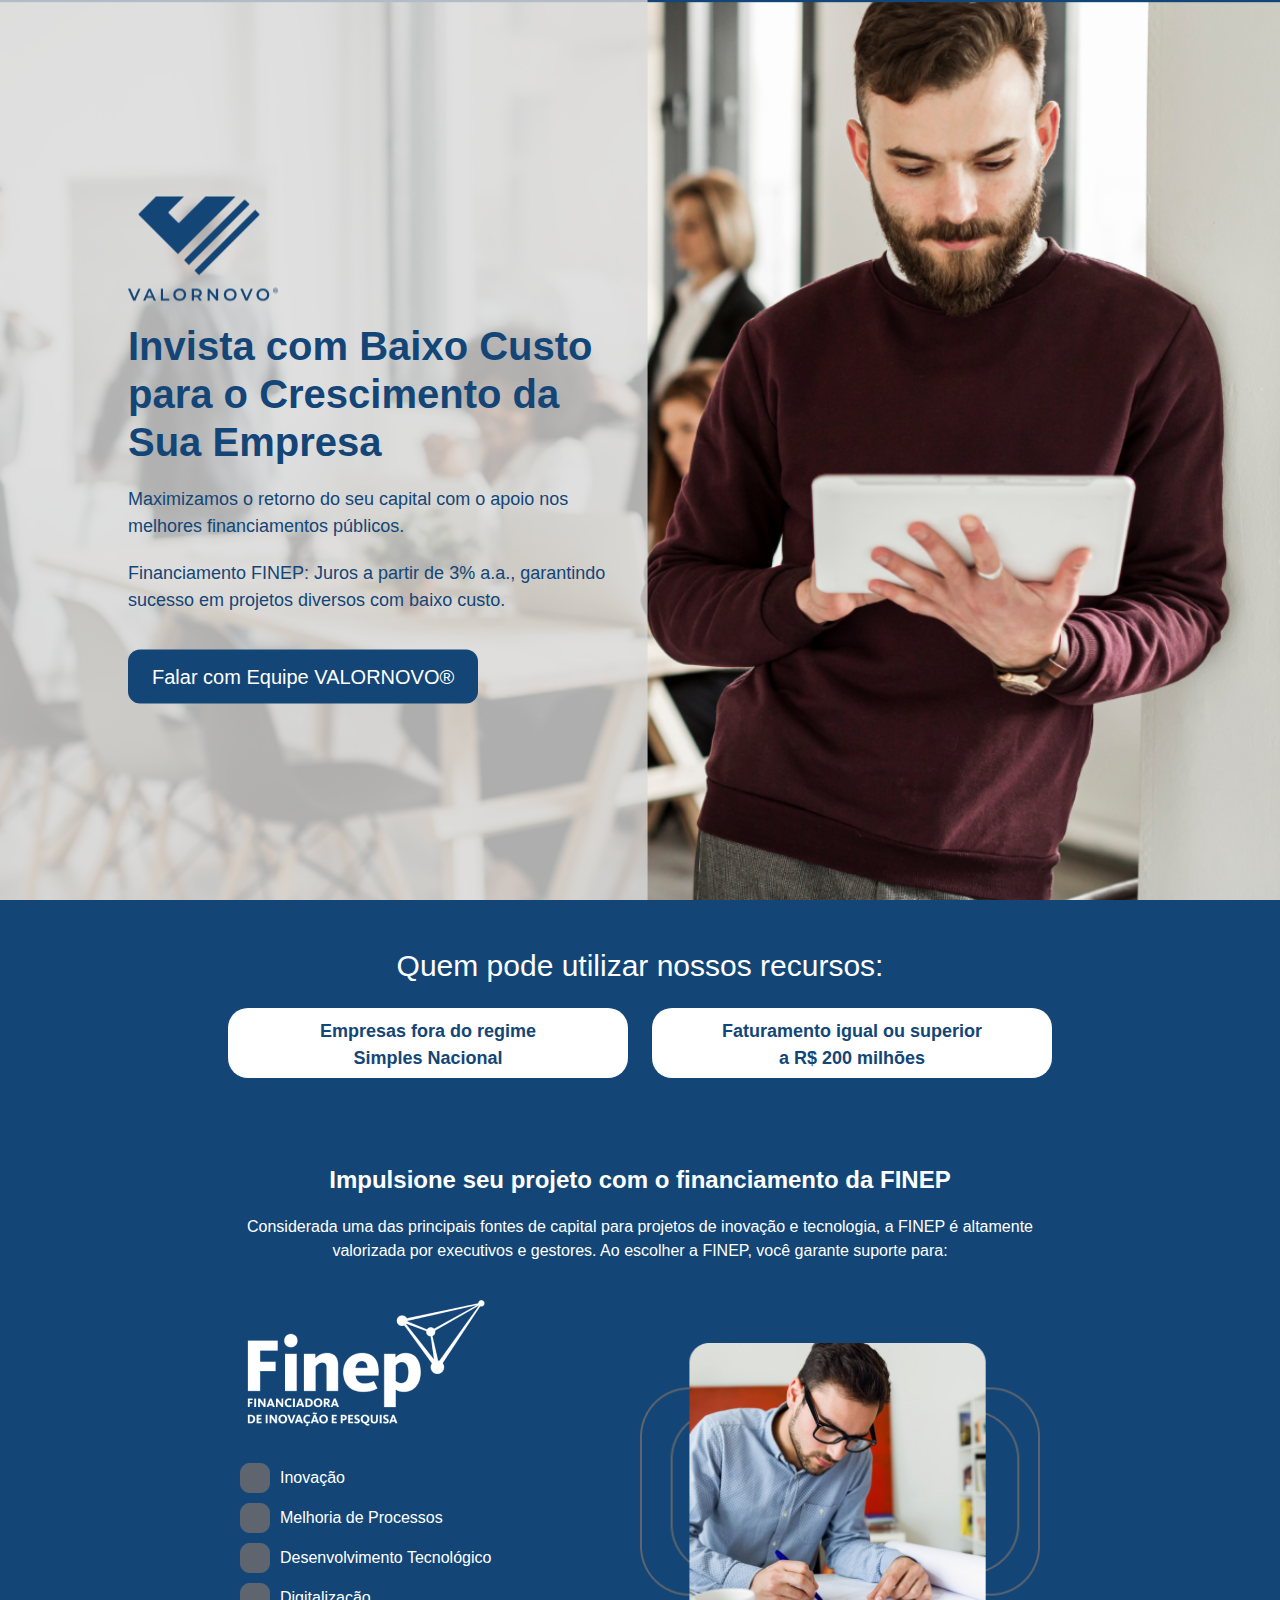
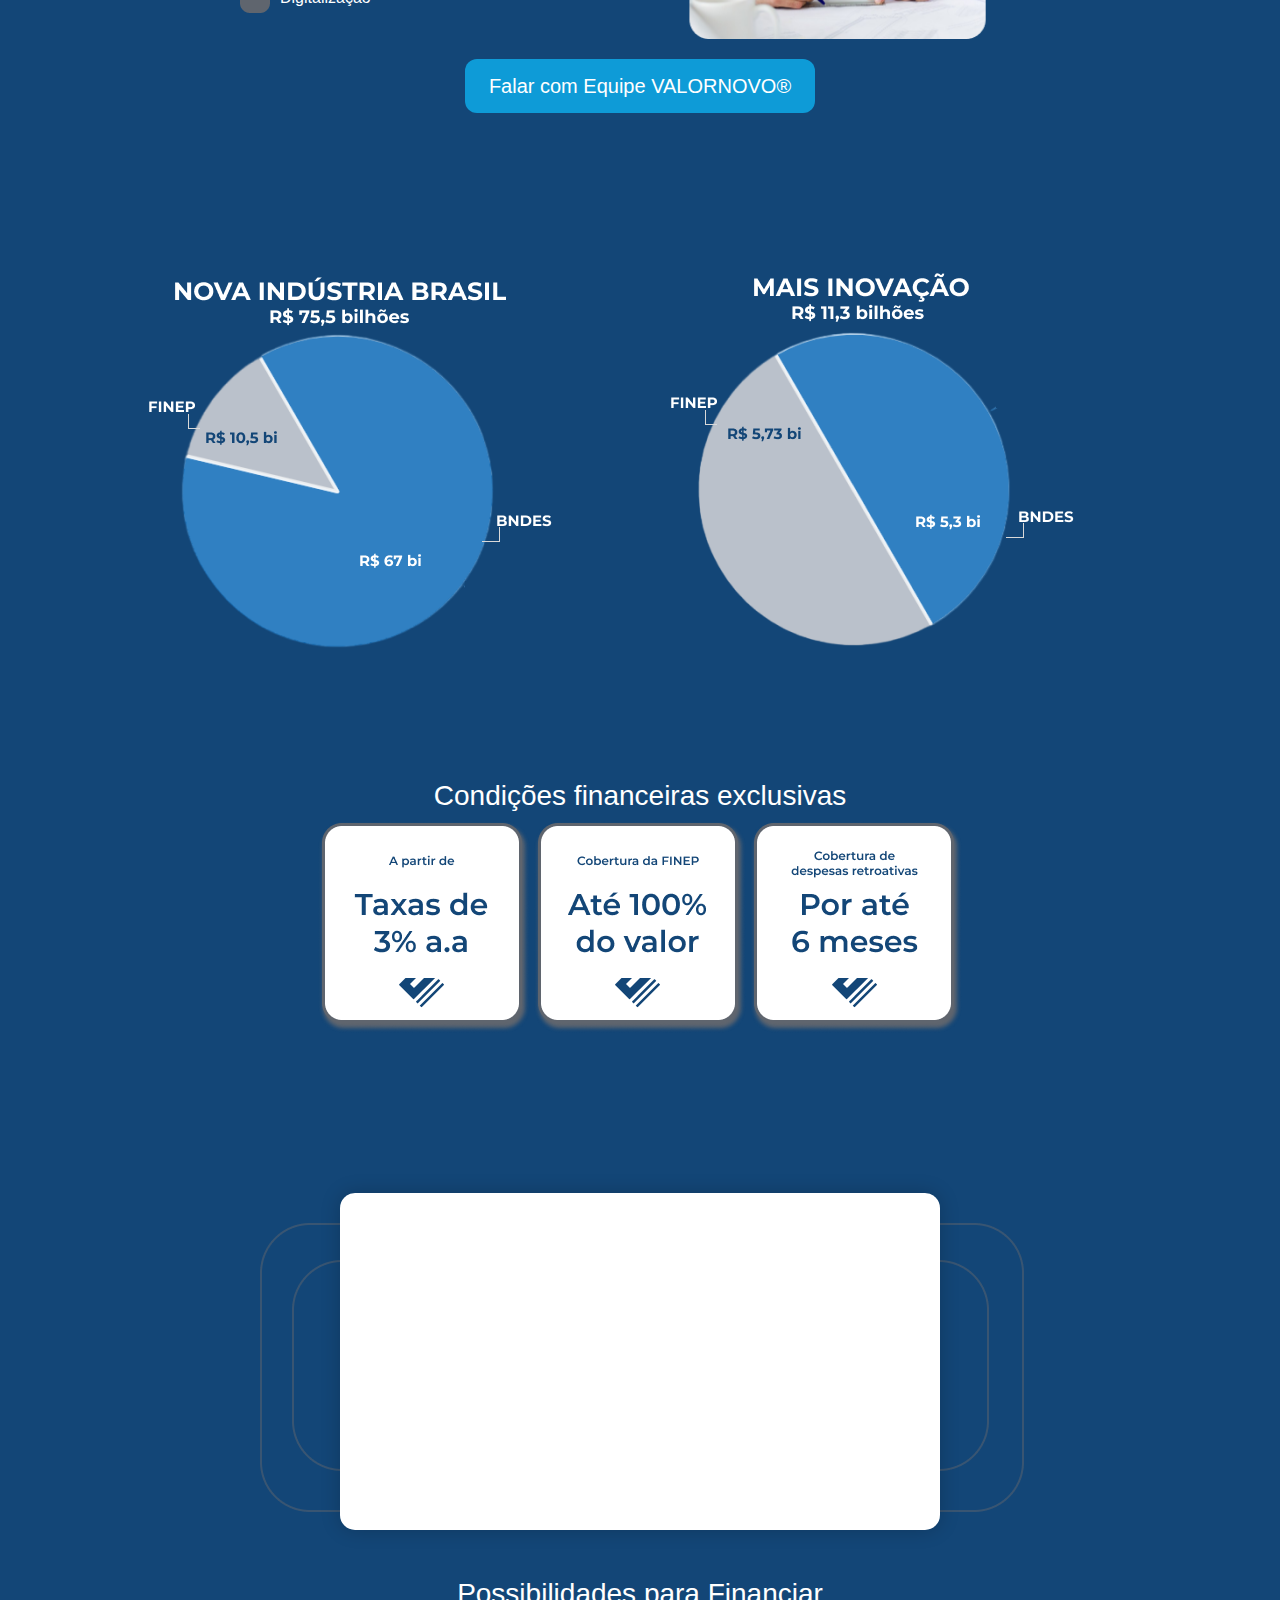
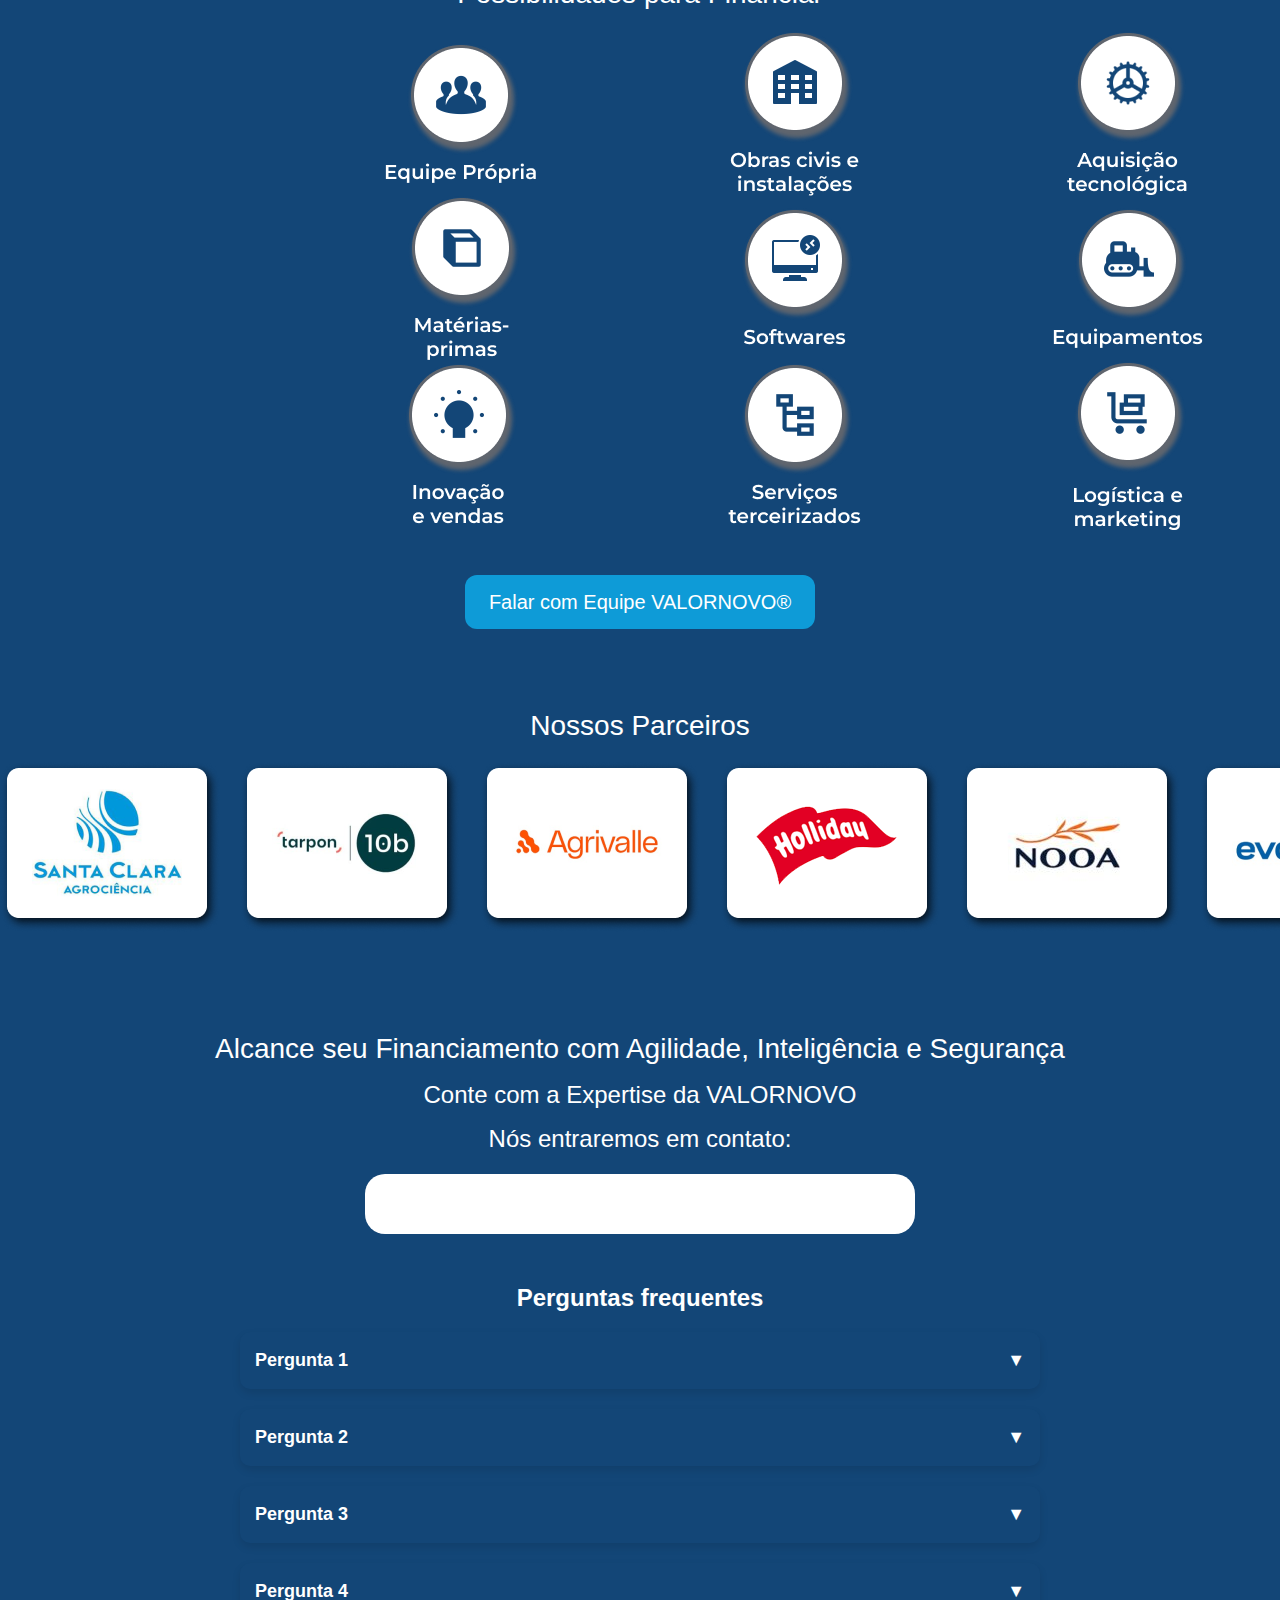
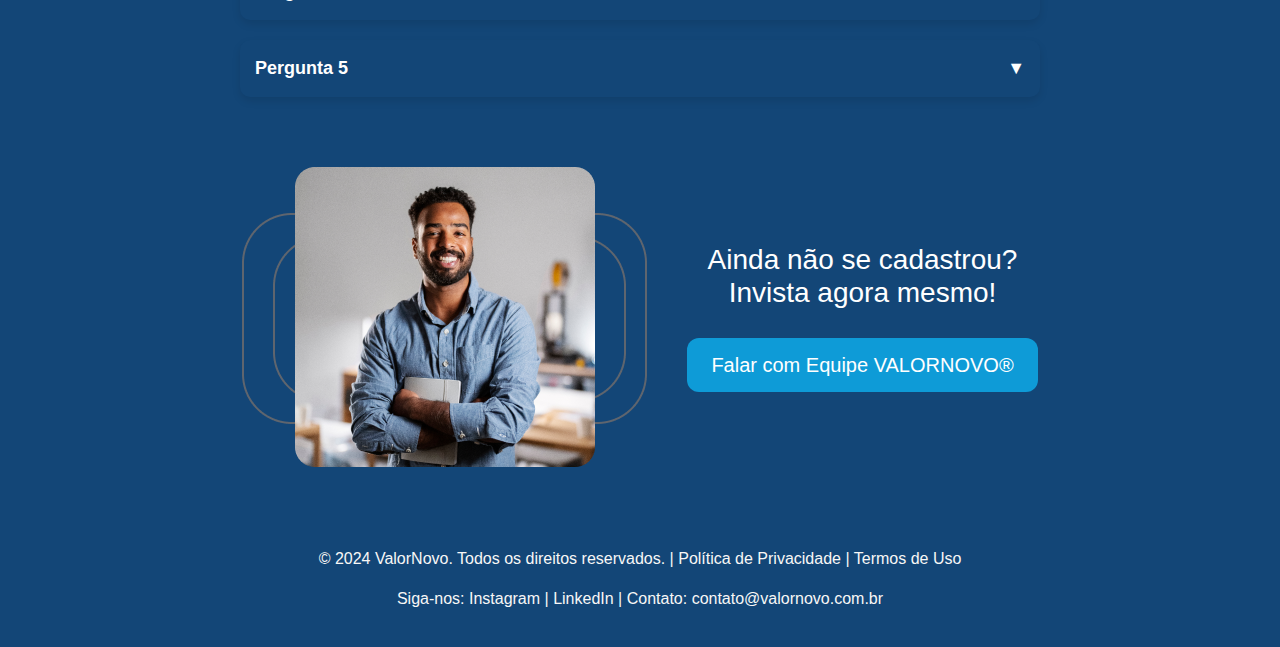
==== commit df34bd45: "feat: new updates" ====
--- a/index.html
+++ b/index.html
@@ -5,6 +5,11 @@
   <meta charset="UTF-8">
   <meta name="viewport" content="width=device-width, initial-scale=1.0">
   <title>VALORNOVO®</title>
+
+  <link rel="apple-touch-icon" sizes="180x180" href="assets/images/favicon/apple-touch-icon.png">
+  <link rel="icon" type="image/png" sizes="32x32" href="assets/images/favicon/favicon-32x32.png">
+  <link rel="icon" type="image/png" sizes="16x16" href="assets/images/favicon/favicon-16x16.png">
+  <link rel="manifest" href="/site.webmanifest">
   <!-- CSS -->
   <link rel="stylesheet" href="https://cdn.jsdelivr.net/npm/bootstrap@5.3.3/dist/css/bootstrap.min.css">
   <link rel="stylesheet" href="styles.css">
@@ -100,6 +105,9 @@
         <img src="assets/images/image/icon-log.png" alt="">
       </div>
     </div>
+
+    <br>
+    <button class="contact-btn">Falar com Equipe VALORNOVO®</button>
 
   </section>
 
@@ -190,8 +198,7 @@
 
     <div class="text-cta">
       <h3 class="text">Ainda não se cadastrou? <br> Invista agora mesmo!</h3>
-      <button class="contact-button" onclick="window.location.href='mailto:contato@valornovo.com'">Falar com Equipe
-        VALORNOVO®</button>
+      <button class="contact-button">Falar com Equipe VALORNOVO®</button>
     </div>
   </section>
 
--- a/styles.css
+++ b/styles.css
@@ -60,16 +60,15 @@
 }
 
 .cta {
-  display: inline-block;
-  margin-top: 30px;
-  padding: 15px 25px;
+  margin-top: 40px;
   background-color: #134677;
   color: #fff;
-  font-size: 18px;
-  border-radius: 10px;
+  padding: 12px 24px;
+  border: none;
+  border-radius: 12px;
+  font-size: 20px;
   cursor: pointer;
-  font-weight: 500;
-  transition: background-color 0.3s ease;
+  margin-top: 20px;
 }
 
 .cta:hover {
@@ -172,8 +171,7 @@
 }
 
 .contact-button:hover {
-  background-color: #15558a;
-  border: 1px solid #0E9BD7;
+  background-color: #3aa9d8;
 }
 
 /* Responsividade */
@@ -434,6 +432,22 @@
   }
 }
 
+.contact-btn {
+  margin-top: 40px;
+  background-color: #0E9BD7;
+  color: #fff;
+  padding: 12px 24px;
+  border: none;
+  border-radius: 12px;
+  font-size: 20px;
+  cursor: pointer;
+  margin-top: 20px;
+}
+
+.contact-btn:hover {
+  background-color: #3aa9d8;
+}
+
 /* logos */
 #logos {
   margin-top: 80px;
@@ -500,22 +514,14 @@
   margin-right: auto;
 }
 
-.img {
-  flex: 1;
-}
-
-.img img {
-  width: 100%;
-  height: auto;
-  border-radius: 20px;
-}
-
 .form {
   background-color: #FFFFFF;
-  width: 550px;
+  width: 80%;
+  /* Ajustando para 80% em vez de 550px */
+  max-width: 550px;
+  /* Define um limite máximo */
   padding: 30px 40px;
   border-radius: 20px;
-  max-width: 100%;
 }
 
 @media (max-width: 700px) {
@@ -529,7 +535,10 @@
   }
 
   .form {
-    width: 80%;
+    width: 90%;
+    /* Ajustando para 90% da largura da tela */
+    padding: 20px 30px;
+    /* Reduzindo o padding */
   }
 }
 
@@ -543,8 +552,8 @@
   }
 
   .form {
-    width: 350px;
-    padding: 30px 40px;
+    width: 90%;
+    padding: 20px 30px;
   }
 }
 
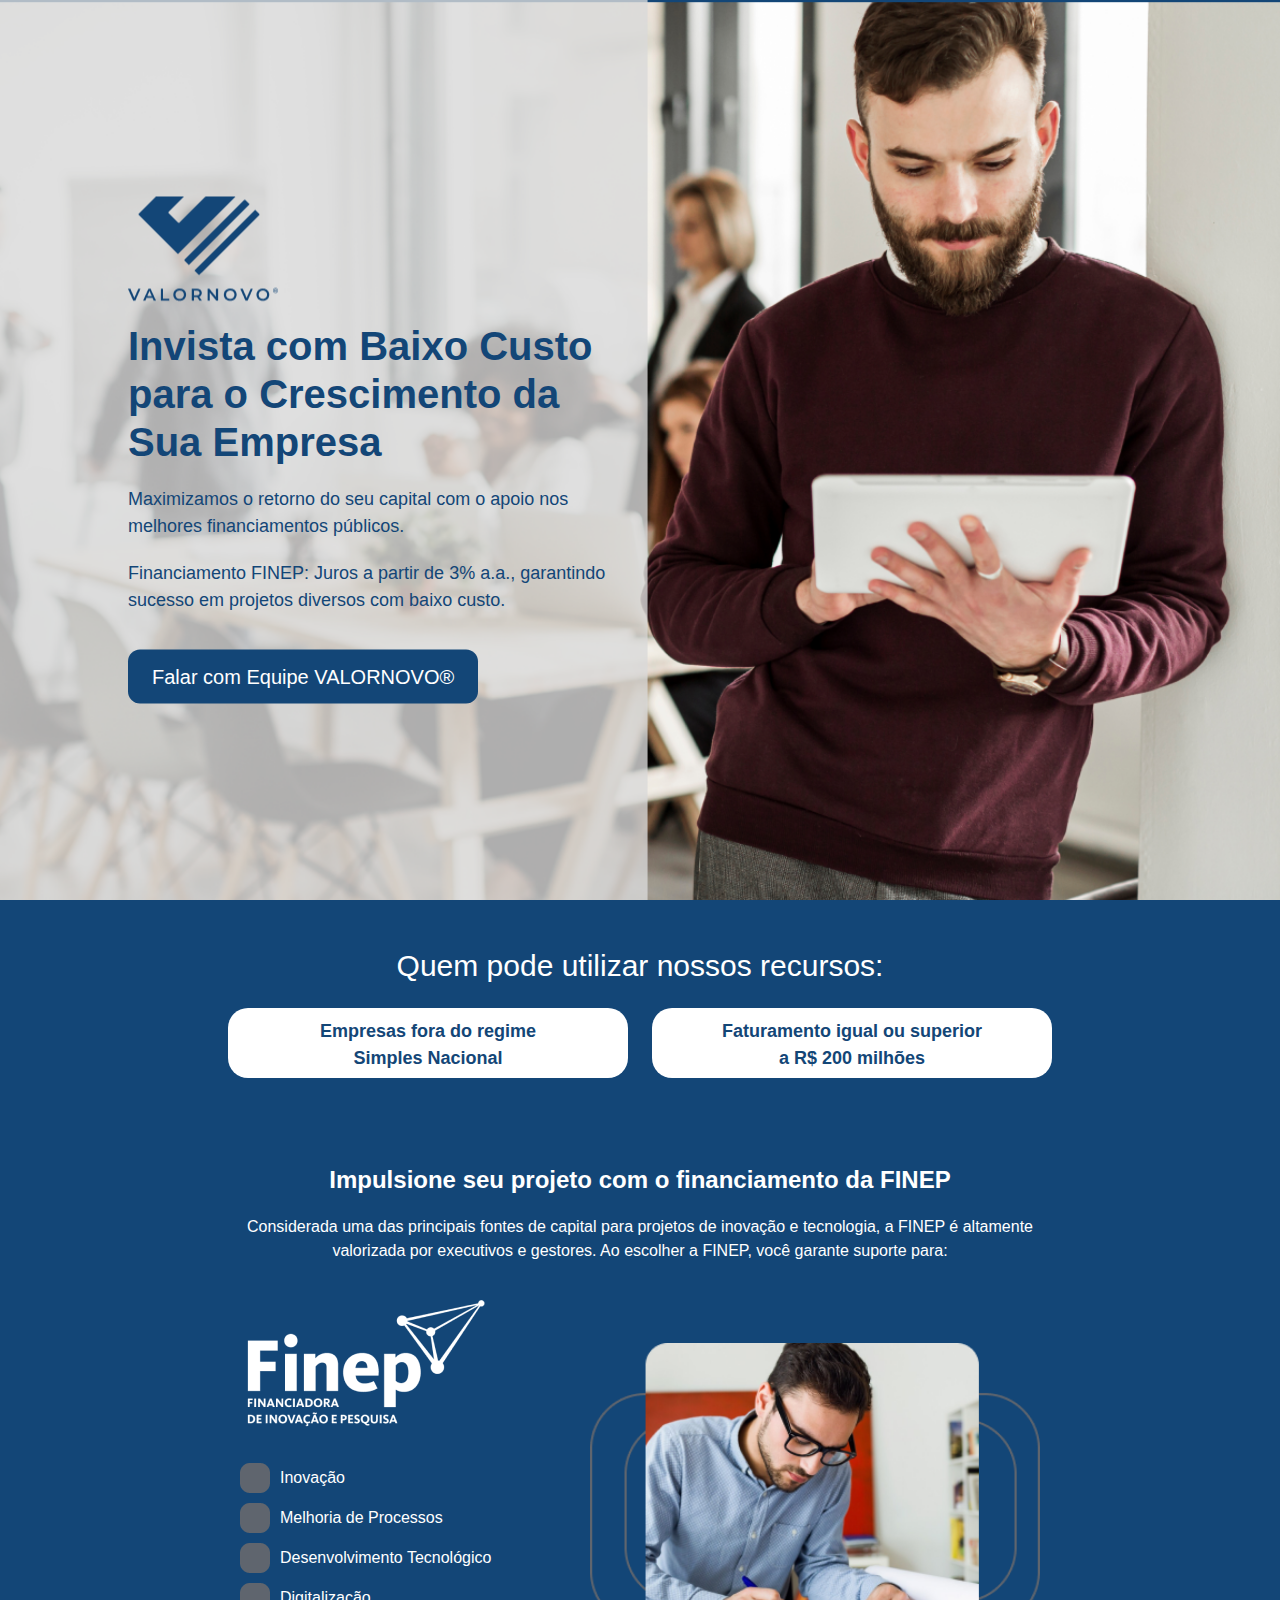
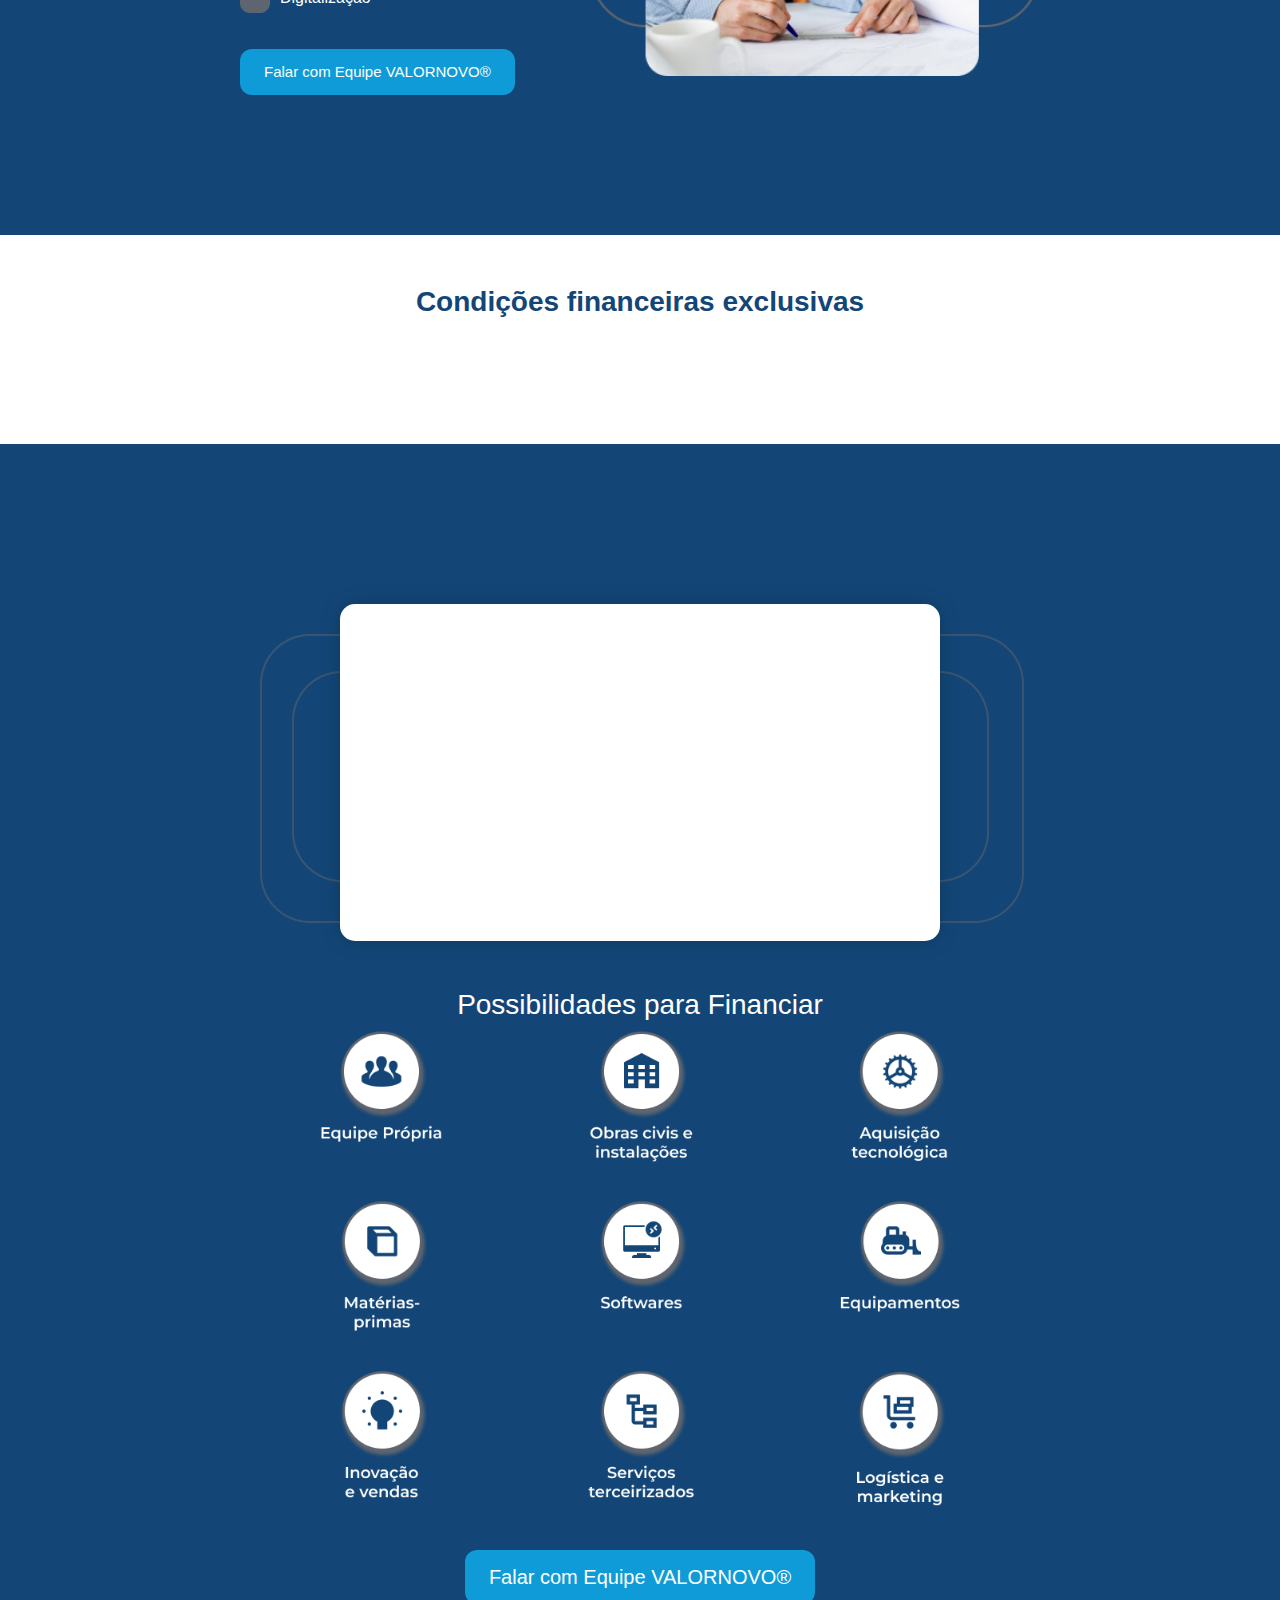
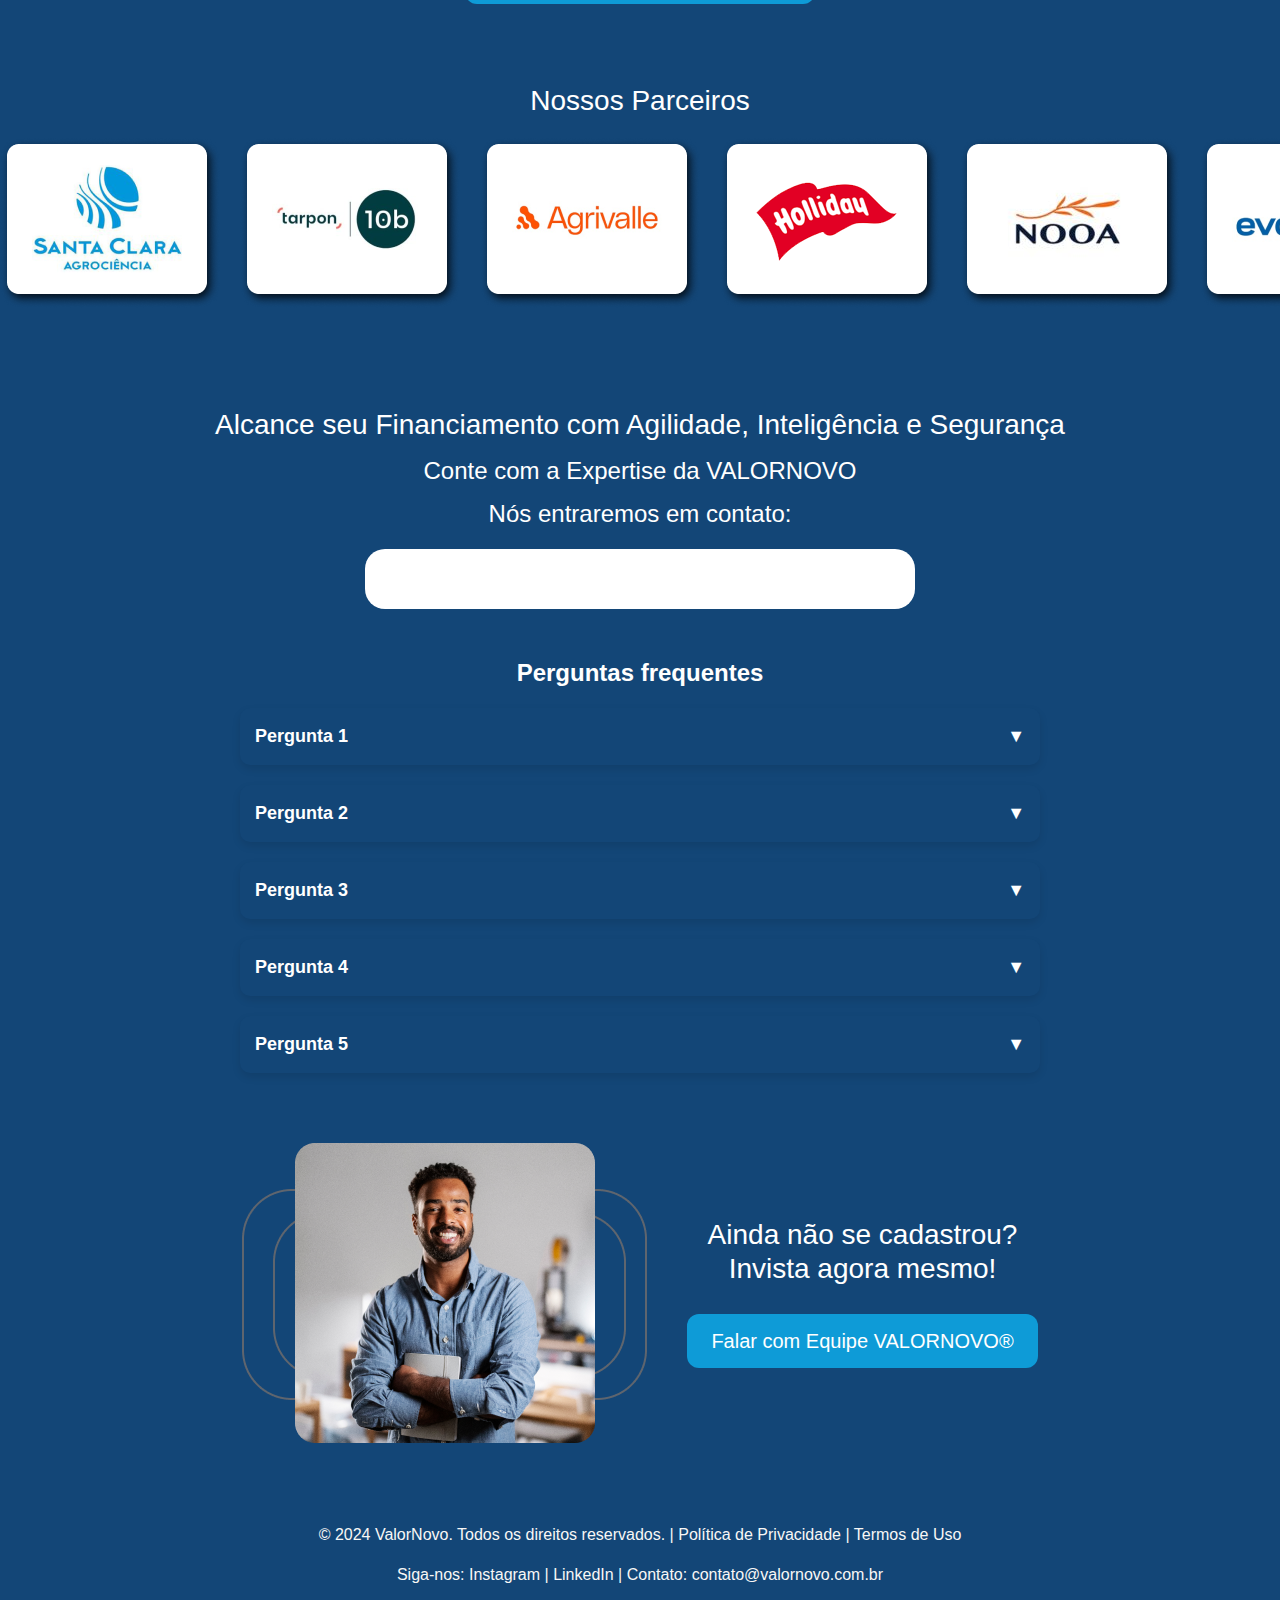
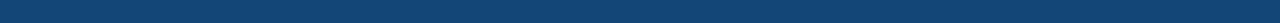
==== commit 3aecb3bb: "feat: updates" ====
--- a/index.html
+++ b/index.html
@@ -18,7 +18,9 @@
 <body>
   <!-- Cabeçalho -->
   <header class="head position-relative">
-    <img src="assets/images/image/men-background.png" alt="" class="background-img">
+    <img src="assets/images/image/men-background.png" srcset="assets/images/image/men-background.png 1024w, 
+                 assets/images/image/img-background-mobile.png 500w"
+      sizes="(max-width: 500px) 500px, (max-width: 768px) 100vw, 1024px" alt="" class="background-img">
     <div class="background-overlay"></div>
     <div class="header-content">
       <img src="assets/images/image/logo-azul.png" alt="Logo VALORNOVO® Azul" class="logo">
@@ -60,26 +62,26 @@
             <li><img src="assets/images/image/icon-list.png" alt="Ícone"> Desenvolvimento Tecnológico</li>
             <li><img src="assets/images/image/icon-list.png" alt="Ícone"> Digitalização</li>
           </ul>
+          <button class="contact-button-finep">Falar com Equipe VALORNOVO®</button>
         </div>
         <!-- Coluna direita com a imagem do projeto -->
         <img src="assets/images/image/project-img.png" alt="Projeto" class="project-image">
       </div>
-      <button class="contact-button">Falar com Equipe VALORNOVO®</button>
-    </div>
-  </section>
-
-  <section class="graphic">
+    </div>
+  </section>
+
+  <!-- <section class="graphic">
     <img src="assets/images/image/grafico-industria.png" alt="" class="img1">
     <img src="assets/images/image/grafico-inovacao.png" alt="" class="img2">
-  </section>
+  </section> -->
 
   <section class="finances">
-    <h3>Condições financeiras exclusivas</h3>
 
     <div class="cards">
-      <img src="assets/images/image/card-taxa.png" alt="">
-      <img src="assets/images/image/card-cobertura.png" alt="">
-      <img src="assets/images/image/card-meses.png" alt="">
+      <h3>Condições financeiras exclusivas</h3>
+      <img src="assets/images/image/Card-taxa.png" alt="">
+      <img src="assets/images/image/Card-cobertura.png" alt="">
+      <img src="assets/images/image/Card-meses.png" alt="">
     </div>
 
     <div class="video-container">
@@ -94,15 +96,7 @@
       <h3 class="title">Possibilidades para Financiar</h3>
 
       <div class="icon-grid">
-        <img src="assets/images/image/icon-equipe.png" alt="">
-        <img src="assets/images/image/icon-obras.png" alt="">
-        <img src="assets/images/image/icon-tech.png" alt="">
-        <img src="assets/images/image/icon-prima.png" alt="">
-        <img src="assets/images/image/icon-soft.png" alt="">
-        <img src="assets/images/image/icon-equipamento.png" alt="">
-        <img src="assets/images/image/icon-vendas.png" alt="">
-        <img src="assets/images/image/icon-terceiro.png" alt="">
-        <img src="assets/images/image/icon-log.png" alt="">
+        <img src="assets/images/image/icons.png" alt="">
       </div>
     </div>
 
@@ -152,6 +146,8 @@
     <h4 class="subtitle-form">Conte com a Expertise da VALORNOVO</h4>
     <h4 class="call">Nós entraremos em contato:</h4>
 
+
+
     <div class="form-content">
 
       <div class="form">
--- a/styles.css
+++ b/styles.css
@@ -97,6 +97,40 @@
   text-align: center;
 }
 
+
+@media (max-width: 1200px) {
+  .background-img {
+    display: none;
+  }
+
+  .head {
+    background-image: url(assets/images/image/img-backgroud-tablet.png);
+    width: 100%;
+    height: 730px;
+    background-size: cover;
+    /* Faz com que a imagem preencha todo o espaço */
+    background-repeat: no-repeat;
+    /* Evita a repetição da imagem */
+    background-position: center;
+    /* Centraliza a imagem */
+  }
+}
+
+@media (max-width: 600px) {
+  .background-img {
+    display: none;
+  }
+
+  .head {
+    background-image: url(assets/images/image/img-backgroud-mobile.png);
+    width: 100%;
+    height: 730px;
+    background-size: cover;
+    background-repeat: no-repeat;
+    background-position: center;
+  }
+}
+
 /* Seção sobre a FINEP */
 .about-finep {
   padding: 40px;
@@ -152,10 +186,26 @@
 }
 
 .project-image {
-  width: 400px;
+  width: 450px;
   border-radius: 8px;
   flex-shrink: 0;
   margin-top: 50px;
+}
+
+.contact-button-finep {
+  margin-top: 40px;
+  background-color: #0E9BD7;
+  color: #fff;
+  padding: 12px 24px;
+  border: none;
+  border-radius: 12px;
+  font-size: 15px;
+  cursor: pointer;
+  margin-top: 20px;
+}
+
+.contact-button-finep:hover {
+  background-color: #3aa9d8;
 }
 
 .contact-button {
@@ -263,16 +313,6 @@
   }
 }
 
-@media (max-width: 1200px) {
-  .background-img {
-    display: none;
-  }
-
-  .head {
-    background-color: #FFFFFF;
-  }
-}
-
 .graphic {
   display: flex;
   align-items: center;
@@ -303,15 +343,25 @@
   margin-top: 100px;
 }
 
-@media (max-width: 1000px) {
-  .cards img {
-    width: 30%;
-  }
+.cards h3 {
+  font-weight: bold;
+  margin-bottom: 30px;
+}
+
+.cards {
+  background-color: #fff;
+  color: #134677;
+  font-size: 30px;
+  padding: 50px;
+}
+
+.cards img {
+  padding: 0 50px;
 }
 
 @media (max-width: 500px) {
-  .cards img {
-    width: 40%;
+  .cards h3 {
+    font-size: 30px;
   }
 }
 
@@ -395,40 +445,27 @@
   margin-top: 40px;
 }
 
-.icon-grid {
-  display: grid;
-  grid-template-columns: repeat(3, 1fr);
-  justify-items: center;
-  align-items: center;
-
-  width: 1000px;
-  margin-left: 23%;
-  margin-top: 20px;
-}
 
 .icon-grid img {
   max-width: 50%;
   height: auto;
 }
 
-@media (max-width: 1000px) {
+@media (max-width: 1200px) {
   .icon-grid {
-    width: 90%;
-    margin-left: 5%;
+    width: 100%;
   }
 }
 
 @media (max-width: 700px) {
   .icon-grid {
-    width: 70%;
-    margin-left: 16%;
+    width: 100%;
   }
 }
 
 @media (max-width: 450px) {
   .icon-grid {
-    width: 90%;
-    margin-left: 6%;
+    width: 100%;
   }
 }
 
@@ -463,7 +500,7 @@
 .logos-container {
   display: flex;
   gap: 20px;
-  animation: scroll 20s linear infinite;
+  animation: scroll 5s linear infinite;
 }
 
 .logo-item {
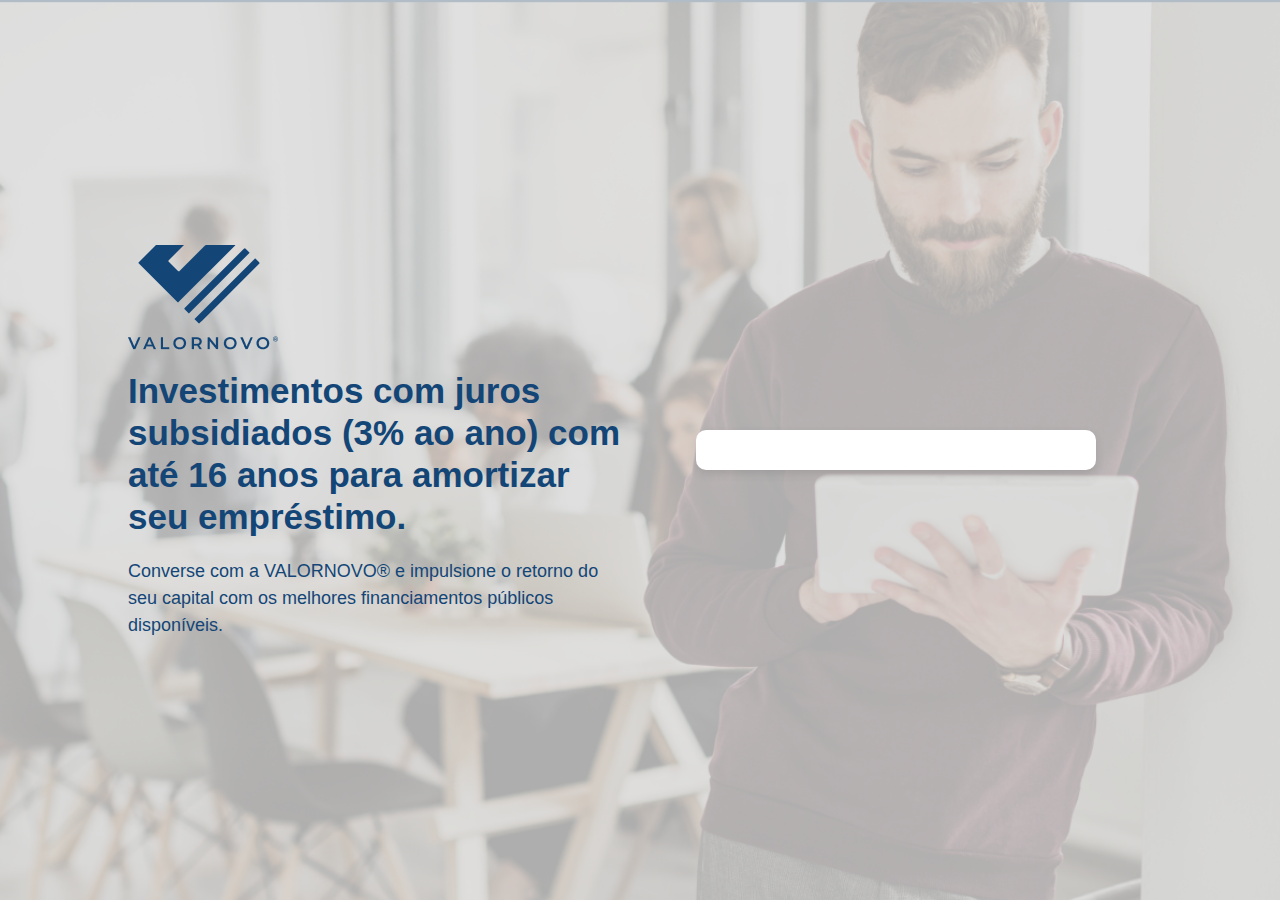
==== commit 8a5997a4: "feat: new pages" ====
--- a/index.html
+++ b/index.html
@@ -6,11 +6,13 @@
   <meta name="viewport" content="width=device-width, initial-scale=1.0">
   <title>VALORNOVO®</title>
 
+  <!-- Ícones e Favicon -->
   <link rel="apple-touch-icon" sizes="180x180" href="assets/images/favicon/apple-touch-icon.png">
   <link rel="icon" type="image/png" sizes="32x32" href="assets/images/favicon/favicon-32x32.png">
   <link rel="icon" type="image/png" sizes="16x16" href="assets/images/favicon/favicon-16x16.png">
   <link rel="manifest" href="/site.webmanifest">
-  <!-- CSS -->
+
+  <!-- Bootstrap e Estilos -->
   <link rel="stylesheet" href="https://cdn.jsdelivr.net/npm/bootstrap@5.3.3/dist/css/bootstrap.min.css">
   <link rel="stylesheet" href="styles.css">
 </head>
@@ -18,201 +20,39 @@
 <body>
   <!-- Cabeçalho -->
   <header class="head position-relative">
-    <img src="assets/images/image/men-background.png" srcset="assets/images/image/men-background.png 1024w, 
-                 assets/images/image/img-background-mobile.png 500w"
-      sizes="(max-width: 500px) 500px, (max-width: 768px) 100vw, 1024px" alt="" class="background-img">
+    <!-- Imagem de Fundo -->
+    <img src="assets/images/image/img-backgroud.png" alt="Fundo VALORNOVO®" class="background-img">
     <div class="background-overlay"></div>
-    <div class="header-content">
-      <img src="assets/images/image/logo-azul.png" alt="Logo VALORNOVO® Azul" class="logo">
-      <h1 class="title-text">Invista com Baixo Custo para o Crescimento da Sua Empresa</h1>
-      <p class="subtitle-text">Maximizamos o retorno do seu capital com o apoio nos melhores financiamentos públicos.
-      </p>
-      <p class="subtitle-text">Financiamento FINEP: Juros a partir de 3% a.a., garantindo sucesso em projetos diversos
-        com baixo custo.</p>
-      <button class="cta">Falar com Equipe VALORNOVO®</button>
+
+    <!-- Conteúdo Principal -->
+    <div class="container">
+      <div class="header-content">
+        <img src="assets/images/image/logo-azul.png" alt="Logo VALORNOVO® Azul" class="logo">
+        <h1 class="title-text">Investimentos com juros subsidiados (3% ao ano) com até 16 anos para amortizar seu
+          empréstimo.
+        </h1>
+        <p class="subtitle-text">
+          Converse com a VALORNOVO® e impulsione o retorno do seu capital com os melhores financiamentos públicos
+          disponíveis.
+        </p>
+      </div>
+
+      <!-- Formulário -->
+      <div class="form-content">
+        <div class="form">
+          <script charset="utf-8" type="text/javascript" src="//js.hsforms.net/forms/embed/v2.js"></script>
+          <script>
+            hbspt.forms.create({
+              portalId: "48062868",
+              formId: "4e774f42-9c44-4cab-8381-3d338185357c"
+            });
+          </script>
+        </div>
+      </div>
     </div>
   </header>
 
-  <!-- Seção Quem Pode Utilizar -->
-  <section class="who container my-5">
-    <h3 class="text-who text-center">Quem pode utilizar nossos recursos:</h3>
-    <div class="d-flex justify-content-center gap-4 mt-4">
-      <div class="card-who">
-        <p class="who-text">Empresas fora do regime Simples Nacional</p>
-      </div>
-      <div class="card-who">
-        <p class="who-text">Faturamento igual ou superior a R$ 200 milhões</p>
-      </div>
-    </div>
-  </section>
-
-  <!-- Seção sobre a FINEP -->
-  <section class="about-finep">
-    <div class="about-content">
-      <h3 class="text-about">Impulsione seu projeto com o financiamento da FINEP</h3>
-      <p class="paragraf-about">Considerada uma das principais fontes de capital para projetos de inovação e tecnologia,
-        a FINEP é altamente valorizada por executivos e gestores. Ao escolher a FINEP, você garante suporte para:</p>
-      <div class="finep-details">
-        <!-- Coluna esquerda com logo e lista -->
-        <div class="finep-info">
-          <img src="assets/images/image/logo-finep.png" alt="Logo FINEP" class="logo-finep">
-          <ul class="finep-benefits">
-            <li><img src="assets/images/image/icon-list.png" alt="Ícone"> Inovação</li>
-            <li><img src="assets/images/image/icon-list.png" alt="Ícone"> Melhoria de Processos</li>
-            <li><img src="assets/images/image/icon-list.png" alt="Ícone"> Desenvolvimento Tecnológico</li>
-            <li><img src="assets/images/image/icon-list.png" alt="Ícone"> Digitalização</li>
-          </ul>
-          <button class="contact-button-finep">Falar com Equipe VALORNOVO®</button>
-        </div>
-        <!-- Coluna direita com a imagem do projeto -->
-        <img src="assets/images/image/project-img.png" alt="Projeto" class="project-image">
-      </div>
-    </div>
-  </section>
-
-  <!-- <section class="graphic">
-    <img src="assets/images/image/grafico-industria.png" alt="" class="img1">
-    <img src="assets/images/image/grafico-inovacao.png" alt="" class="img2">
-  </section> -->
-
-  <section class="finances">
-
-    <div class="cards">
-      <h3>Condições financeiras exclusivas</h3>
-      <img src="assets/images/image/Card-taxa.png" alt="">
-      <img src="assets/images/image/Card-cobertura.png" alt="">
-      <img src="assets/images/image/Card-meses.png" alt="">
-    </div>
-
-    <div class="video-container">
-      <div class="video">
-        <img src="assets/images/image/arrow.png" alt="" class="background-arcs">
-        <iframe src="https://www.youtube.com/embed/Ti-9uYpJoNU" frameborder="0" allow="autoplay; encrypted-media"
-          allowfullscreen></iframe>
-      </div>
-    </div>
-
-    <div class="icons">
-      <h3 class="title">Possibilidades para Financiar</h3>
-
-      <div class="icon-grid">
-        <img src="assets/images/image/icons.png" alt="">
-      </div>
-    </div>
-
-    <br>
-    <button class="contact-btn">Falar com Equipe VALORNOVO®</button>
-
-  </section>
-
-  <section id="logos" class="padding_bottom">
-    <h3 class="text-client">Nossos Parceiros</h3>
-    <div class="logos-container">
-      <div class="logo-item"><img alt="" src="assets/images/image/logo-1.png"></div>
-      <div class="logo-item"><img alt="" src="assets/images/image/logo-2.png"></div>
-      <div class="logo-item"><img alt="" src="assets/images/image/logo-3.png"></div>
-      <div class="logo-item"><img alt="" src="assets/images/image/logo-4.png"></div>
-      <div class="logo-item"><img alt="" src="assets/images/image/logo-5.png"></div>
-      <div class="logo-item"><img alt="" src="assets/images/image/logo-6.png"></div>
-      <div class="logo-item"><img alt="" src="assets/images/image/logo-7.png"></div>
-      <div class="logo-item"><img alt="" src="assets/images/image/logo-8.png"></div>
-      <div class="logo-item"><img alt="" src="assets/images/image/logo-9.png"></div>
-      <div class="logo-item"><img alt="" src="assets/images/image/logo-10.png"></div>
-      <div class="logo-item"><img alt="" src="assets/images/image/logo-11.png"></div>
-      <div class="logo-item"><img alt="" src="assets/images/image/logo-12.png"></div>
-      <div class="logo-item"><img alt="" src="assets/images/image/logo-13.png"></div>
-      <div class="logo-item"><img alt="" src="assets/images/image/logo-14.png"></div>
-      <div class="logo-item"><img alt="" src="assets/images/image/logo-15.png"></div>
-      <div class="logo-item"><img alt="" src="assets/images/image/logo-16.png"></div>
-      <div class="logo-item"><img alt="" src="assets/images/image/logo-17.png"></div>
-      <div class="logo-item"><img alt="" src="assets/images/image/logo-18.png"></div>
-      <div class="logo-item"><img alt="" src="assets/images/image/logo-19.png"></div>
-      <div class="logo-item"><img alt="" src="assets/images/image/logo-20.png"></div>
-      <div class="logo-item"><img alt="" src="assets/images/image/logo-21.png"></div>
-      <div class="logo-item"><img alt="" src="assets/images/image/logo-22.png"></div>
-      <div class="logo-item"><img alt="" src="assets/images/image/logo-23.png"></div>
-      <div class="logo-item"><img alt="" src="assets/images/image/logo-24.png"></div>
-      <div class="logo-item"><img alt="" src="assets/images/image/logo-25.png"></div>
-      <div class="logo-item"><img alt="" src="assets/images/image/logo-26.png"></div>
-      <div class="logo-item"><img alt="" src="assets/images/image/logo-27.png"></div>
-      <div class="logo-item"><img alt="" src="assets/images/image/logo-28.png"></div>
-      <div class="logo-item"><img alt="" src="assets/images/image/logo-29.png"></div>
-      <div class="logo-item"><img alt="" src="assets/images/image/logo-30.png"></div>
-    </div>
-  </section>
-
-  <section class="forms">
-    <h3 class="title-form">Alcance seu Financiamento com Agilidade, Inteligência e Segurança</h3>
-    <h4 class="subtitle-form">Conte com a Expertise da VALORNOVO</h4>
-    <h4 class="call">Nós entraremos em contato:</h4>
-
-
-
-    <div class="form-content">
-
-      <div class="form">
-        <script charset="utf-8" type="text/javascript" src="//js.hsforms.net/forms/embed/v2.js"></script>
-        <script>
-          hbspt.forms.create({
-            portalId: "48062868",
-            formId: "4e774f42-9c44-4cab-8381-3d338185357c"
-          });
-        </script>
-      </div>
-    </div>
-  </section>
-
-  <section class="questions">
-    <h3 class="question-title">Perguntas frequentes</h3>
-
-    <div class="faq-card">
-      <div class="faq-question" onclick="toggleAnswer(this)">Pergunta 1 <span>&#9660;</span></div>
-      <div class="faq-answer">Resposta para a pergunta 1.</div>
-    </div>
-    <div class="faq-card">
-      <div class="faq-question" onclick="toggleAnswer(this)">Pergunta 2 <span>&#9660;</span></div>
-      <div class="faq-answer">Resposta para a pergunta 2.</div>
-    </div>
-    <div class="faq-card">
-      <div class="faq-question" onclick="toggleAnswer(this)">Pergunta 3 <span>&#9660;</span></div>
-      <div class="faq-answer">Resposta para a pergunta 3.</div>
-    </div>
-    <div class="faq-card">
-      <div class="faq-question" onclick="toggleAnswer(this)">Pergunta 4 <span>&#9660;</span></div>
-      <div class="faq-answer">Resposta para a pergunta 4.</div>
-    </div>
-    <div class="faq-card">
-      <div class="faq-question" onclick="toggleAnswer(this)">Pergunta 5 <span>&#9660;</span></div>
-      <div class="faq-answer">Resposta para a pergunta 5.</div>
-    </div>
-  </section>
-
-  <section class="cta-final">
-    <div class="img-lat">
-      <img src="assets/images/image/img-carasorrindo.png" alt="Pessoa sorrindo">
-    </div>
-
-    <div class="text-cta">
-      <h3 class="text">Ainda não se cadastrou? <br> Invista agora mesmo!</h3>
-      <button class="contact-button">Falar com Equipe VALORNOVO®</button>
-    </div>
-  </section>
-
-
-  <!-- Footer Section -->
-  <footer class="footer">
-    <p>© 2024 ValorNovo. Todos os direitos reservados. | <a href="#">Política de Privacidade</a> | <a href="#">Termos
-        de Uso</a></p>
-    <p>
-      Siga-nos:
-      <a href="https://www.instagram.com/valornovo/" target="_blank">Instagram</a> |
-      <a href="https://www.linkedin.com/company/valornovo/" target="_blank">LinkedIn</a> |
-      Contato: <a href="mailto:contato@valornovo.com.br">contato@valornovo.com.br</a>
-    </p>
-  </footer>
-
   <script src="main.js"></script>
-
 </body>
 
 </html>--- a/styles.css
+++ b/styles.css
@@ -7,25 +7,33 @@
 
 @import url('https://fonts.googleapis.com/css2?family=Montserrat:wght@300;500;700&display=swap');
 
+/* Correção geral */
 html,
 body {
   font-family: "Montserrat", sans-serif;
   background-color: #134677;
   color: #134677;
+  overflow-x: hidden;
+  overflow-y: auto;
+  height: 100%;
 }
 
 /* Cabeçalho */
 .head {
   position: relative;
   width: 100%;
-  height: 100vh;
-  overflow: hidden;
+  min-height: 100vh;
+  padding-bottom: 40px;
 }
 
 .background-img {
   width: 100%;
   height: 100%;
   object-fit: cover;
+  position: absolute;
+  top: 0;
+  left: 0;
+  z-index: 1;
 }
 
 .background-overlay {
@@ -34,6 +42,7 @@
   left: 0;
   width: 100%;
   height: 100%;
+  z-index: 2;
 }
 
 .header-content {
@@ -42,6 +51,7 @@
   left: 10%;
   transform: translateY(-50%);
   max-width: 500px;
+  z-index: 3;
 }
 
 .logo {
@@ -49,7 +59,7 @@
 }
 
 .title-text {
-  font-size: 40px;
+  font-size: 35px;
   font-weight: 700;
   margin-top: 20px;
 }
@@ -59,184 +69,81 @@
   margin-top: 20px;
 }
 
-.cta {
-  margin-top: 40px;
-  background-color: #134677;
-  color: #fff;
-  padding: 12px 24px;
-  border: none;
-  border-radius: 12px;
-  font-size: 20px;
-  cursor: pointer;
-  margin-top: 20px;
+.form-content {
+  position: absolute;
+  top: 50%;
+  left: 70%;
+  transform: translate(-50%, -50%);
+  z-index: 5;
+  background-color: #fff;
+  padding: 20px;
+  border-radius: 10px;
+  box-shadow: 0 4px 10px rgba(0, 0, 0, 0.1);
+  max-width: 400px;
+  width: 90%;
 }
 
-.cta:hover {
-  background-color: #0b3958;
+/* Responsividade */
+@media (max-width: 1100px) {
+  .header-content {
+    position: relative;
+    top: auto;
+    left: auto;
+    transform: none;
+    padding-top: 20px;
+    max-width: 90%;
+    text-align: center;
+  }
+
+  .form-content {
+    position: relative;
+    top: auto;
+    left: auto;
+    transform: none;
+    margin: 40px auto;
+    max-width: 90%;
+    width: 100%;
+  }
+
 }
 
-.who {
-  text-align: center;
-  color: #FFFFFF;
-}
-
-.text-who {
-  font-size: 30px;
-  font-weight: 500;
-}
-
-.card-who {
-  background-color: #FFFFFF;
-  padding: 10px 64px 16px 64px;
-  width: 400px;
-  height: 70px;
-  border-radius: 20px;
-  color: #134677;
-  font-size: 18px;
-  font-weight: 700;
-  text-align: center;
-}
-
-
-@media (max-width: 1200px) {
+@media (max-width: 830px) {
   .background-img {
     display: none;
   }
 
   .head {
     background-image: url(assets/images/image/img-backgroud-tablet.png);
-    width: 100%;
-    height: 730px;
     background-size: cover;
-    /* Faz com que a imagem preencha todo o espaço */
     background-repeat: no-repeat;
-    /* Evita a repetição da imagem */
     background-position: center;
-    /* Centraliza a imagem */
+    padding-bottom: 100px;
+  }
+
+  .header-content {
+    padding-top: 20px;
+    text-align: center;
+  }
+
+  .form-content {
+    margin: 40px auto;
+    width: 90%;
   }
 }
 
 @media (max-width: 600px) {
-  .background-img {
-    display: none;
+  .head {
+    background-image: url(assets/images/image/img-backgroud-mobile.png);
+    padding-bottom: 120px;
   }
 
-  .head {
-    background-image: url(assets/images/image/img-backgroud-mobile.png);
-    width: 100%;
-    height: 730px;
-    background-size: cover;
-    background-repeat: no-repeat;
-    background-position: center;
+  .form-content {
+    margin: 60px auto;
+    width: 95%;
   }
 }
 
-/* Seção sobre a FINEP */
-.about-finep {
-  padding: 40px;
-  text-align: center;
-  color: #fff;
-}
-
-.about-content {
-  max-width: 800px;
-  margin: 0 auto;
-}
-
-.text-about {
-  font-size: 24px;
-  font-weight: bold;
-  margin-bottom: 20px;
-}
-
-.paragraf-about {
-  font-size: 16px;
-  margin-bottom: 30px;
-}
-
-.finep-details {
-  display: flex;
-  align-items: flex-start;
-  justify-content: space-between;
-  gap: 20px;
-}
-
-.finep-info {
-  flex: 1;
-  max-width: 300px;
-  text-align: left;
-}
-
-.logo-finep {
-  width: 250px;
-  margin-bottom: 20px;
-}
-
-.finep-benefits {
-  list-style: none;
-  padding: 0;
-  font-size: 16px;
-}
-
-.finep-benefits li {
-  margin: 10px 0;
-  display: flex;
-  align-items: center;
-  gap: 10px;
-}
-
-.project-image {
-  width: 450px;
-  border-radius: 8px;
-  flex-shrink: 0;
-  margin-top: 50px;
-}
-
-.contact-button-finep {
-  margin-top: 40px;
-  background-color: #0E9BD7;
-  color: #fff;
-  padding: 12px 24px;
-  border: none;
-  border-radius: 12px;
-  font-size: 15px;
-  cursor: pointer;
-  margin-top: 20px;
-}
-
-.contact-button-finep:hover {
-  background-color: #3aa9d8;
-}
-
-.contact-button {
-  margin-top: 40px;
-  background-color: #0E9BD7;
-  color: #fff;
-  padding: 12px 24px;
-  border: none;
-  border-radius: 12px;
-  font-size: 20px;
-  cursor: pointer;
-  margin-top: 20px;
-}
-
-.contact-button:hover {
-  background-color: #3aa9d8;
-}
-
-/* Responsividade */
-@media (max-width: 768px) {
-  .header-content {
-    left: 50%;
-    transform: translate(-50%, -50%);
-    text-align: center;
-    max-width: 90%;
-  }
-
-  .logo {
-    width: 120px;
-  }
-
+@media (max-width: 480px) {
   .title-text {
     font-size: 28px;
   }
@@ -245,477 +152,13 @@
     font-size: 16px;
   }
 
-  .cta {
-    font-size: 16px;
-    padding: 12px 20px;
-  }
-
-  .card-who {
-    width: 100%;
-    padding: 10px;
-    height: auto;
-    font-size: 16px;
-  }
-
-  .finep-details {
-    flex-direction: column;
-    align-items: center;
+  .header-content {
+    padding-top: 20px;
     text-align: center;
   }
 
-  .logo-finep {
-    width: 180px;
-  }
-
-  .project-image {
-    width: 100%;
-    margin-top: 20px;
-  }
-
-  .contact-button {
-    width: 100%;
-    padding: 10px;
-  }
-}
-
-@media (max-width: 480px) {
-  .title-text {
-    font-size: 24px;
-  }
-
-  .subtitle-text {
-    font-size: 14px;
-  }
-
-  .cta {
-    font-size: 14px;
-  }
-
-  .text-who {
-    font-size: 24px;
-  }
-
-  .card-who {
-    font-size: 14px;
-    padding: 8px;
-  }
-
-  .text-about {
-    font-size: 20px;
-  }
-
-  .paragraf-about {
-    font-size: 14px;
-  }
-
-  .contact-button {
-    font-size: 18px;
-  }
-}
-
-.graphic {
-  display: flex;
-  align-items: center;
-  justify-content: center;
-  margin-top: 119px;
-  gap: 20px;
-  /* Espaçamento entre as imagens */
-}
-
-.graphic img {
-  max-width: 100%;
-  height: auto;
-}
-
-@media (max-width: 1000px) {
-  .graphic img {
-    width: 45%;
-  }
-
-  .graphic {
-    margin-top: 40px;
-  }
-}
-
-.finances {
-  color: #fff;
-  text-align: center;
-  margin-top: 100px;
-}
-
-.cards h3 {
-  font-weight: bold;
-  margin-bottom: 30px;
-}
-
-.cards {
-  background-color: #fff;
-  color: #134677;
-  font-size: 30px;
-  padding: 50px;
-}
-
-.cards img {
-  padding: 0 50px;
-}
-
-@media (max-width: 500px) {
-  .cards h3 {
-    font-size: 30px;
-  }
-}
-
-.video-container {
-  margin-top: 160px;
-  position: relative;
-  display: flex;
-  justify-content: center;
-  align-items: center;
-  padding: 0 10px;
-}
-
-.video {
-  position: relative;
-  width: 100%;
-  max-width: 600px;
-  aspect-ratio: 16 / 9;
-}
-
-.video iframe {
-  width: 100%;
-  height: 100%;
-  background: #fff;
-  border-radius: 15px;
-  box-shadow: 0px 0px 20px rgba(0, 0, 0, 0.2);
-  position: relative;
-  z-index: 1;
-}
-
-.background-arcs {
-  position: absolute;
-  top: 30px;
-  left: -80px;
-  width: 764px;
-  height: auto;
-  z-index: 0;
-  opacity: 0.5;
-}
-
-@media (max-width: 1024px) {
-  .video {
-    max-width: 500px;
-  }
-
-  .background-arcs {
-    width: 600px;
-    left: -60px;
-    top: 20px;
-  }
-}
-
-@media (max-width: 768px) {
-  .video {
-    max-width: 450px;
-  }
-
-  .background-arcs {
-    width: 500px;
-    left: -50px;
-    top: 10px;
-  }
-}
-
-@media (max-width: 480px) {
-  .video-container {
-    margin-top: 80px;
-  }
-
-  .video {
-    max-width: 320px;
-  }
-
-  .background-arcs {
-    width: 400px;
-    left: -30px;
-    top: 5px;
-  }
-}
-
-.icons {
-  margin-top: 40px;
-}
-
-
-.icon-grid img {
-  max-width: 50%;
-  height: auto;
-}
-
-@media (max-width: 1200px) {
-  .icon-grid {
-    width: 100%;
-  }
-}
-
-@media (max-width: 700px) {
-  .icon-grid {
-    width: 100%;
-  }
-}
-
-@media (max-width: 450px) {
-  .icon-grid {
-    width: 100%;
-  }
-}
-
-.contact-btn {
-  margin-top: 40px;
-  background-color: #0E9BD7;
-  color: #fff;
-  padding: 12px 24px;
-  border: none;
-  border-radius: 12px;
-  font-size: 20px;
-  cursor: pointer;
-  margin-top: 20px;
-}
-
-.contact-btn:hover {
-  background-color: #3aa9d8;
-}
-
-/* logos */
-#logos {
-  margin-top: 80px;
-  text-align: center;
-  overflow: hidden;
-}
-
-.text-client {
-  color: #fff;
-  margin-bottom: 20px;
-}
-
-.logos-container {
-  display: flex;
-  gap: 20px;
-  animation: scroll 5s linear infinite;
-}
-
-.logo-item {
-  flex: 0 0 auto;
-}
-
-.logo-item img {
-  height: auto;
-}
-
-/* Animação para o carrossel infinito */
-@keyframes scroll {
-  0% {
-    transform: translateX(0);
-  }
-
-  100% {
-    transform: translateX(-50%);
-  }
-}
-
-@media (max-width: 600px) {
-  .logo-item img {
-    width: 80%;
-  }
-}
-
-.forms {
-  margin-top: 100px;
-  color: #FFFFFF;
-  text-align: center;
-}
-
-.title-form,
-.subtitle-form,
-.call {
-  margin-bottom: 15px;
-  /* Espaçamento entre os textos */
-}
-
-.form-content {
-  display: flex;
-  align-items: center;
-  justify-content: center;
-  margin-top: 20px;
-  max-width: 800px;
-  margin-left: auto;
-  margin-right: auto;
-}
-
-.form {
-  background-color: #FFFFFF;
-  width: 80%;
-  /* Ajustando para 80% em vez de 550px */
-  max-width: 550px;
-  /* Define um limite máximo */
-  padding: 30px 40px;
-  border-radius: 20px;
-}
-
-@media (max-width: 700px) {
-  .forms h3 {
-    font-size: 28px;
-    padding: 0 10px;
-  }
-
-  .forms h4 {
-    font-size: 22px;
-  }
-
-  .form {
-    width: 90%;
-    /* Ajustando para 90% da largura da tela */
-    padding: 20px 30px;
-    /* Reduzindo o padding */
-  }
-}
-
-@media (max-width: 450px) {
-  .forms h3 {
-    font-size: 18px;
-  }
-
-  .forms h4 {
-    font-size: 15px;
-  }
-
-  .form {
-    width: 90%;
-    padding: 20px 30px;
-  }
-}
-
-/* faq */
-.questions {
-  text-align: center;
-  margin-top: 50px;
-  color: #FFFFFF;
-}
-
-.question-title {
-  font-size: 24px;
-  font-weight: bold;
-  margin-bottom: 20px;
-}
-
-.faq-card {
-  max-width: 800px;
-  margin: 0 auto 20px;
-  padding: 15px;
-  background-color: #134677;
-  color: #FFFFFF;
-  border-radius: 10px;
-  box-shadow: 0px 4px 8px rgba(0, 0, 0, 0.1);
-}
-
-.faq-question {
-  font-size: 18px;
-  font-weight: bold;
-  cursor: pointer;
-  display: flex;
-  justify-content: space-between;
-  align-items: center;
-}
-
-.faq-answer {
-  font-size: 16px;
-  margin-top: 10px;
-  display: none;
-}
-
-@media (max-width: 800px) {
-  .faq-card {
-    width: 90%;
-  }
-}
-
-/* FIG Button */
-.cta-final {
-  display: flex;
-  align-items: center;
-  justify-content: center;
-  margin-top: 70px;
-}
-
-.text-cta {
-  padding-left: 40px;
-  color: #FFFFFF;
-  text-align: center;
-}
-
-@media (max-width: 768px) {
-  .cta-final {
-    flex-direction: column;
-    text-align: center;
-  }
-
-  .text-cta {
-    padding-left: 0;
-    margin-top: 20px;
-  }
-}
-
-@media (max-width: 430px) {
-  .img-lat img {
-    width: 100%;
-    /* Ajusta a imagem para ocupar a largura total do container */
-    max-width: 250px;
-    /* Define um tamanho máximo para a imagem */
-    height: auto;
-    /* Mantém a proporção da imagem */
-  }
-
-  .cta-final {
-    flex-direction: column;
-  }
-
-  .text-cta {
-    padding-left: 0;
-    margin-top: 20px;
-  }
-
-  .text-cta h3 {
-    font-size: 22px
-  }
-}
-
-/* Footer */
-footer {
-  display: flex;
-  flex-direction: column;
-  align-items: center;
-  justify-content: center;
-  padding: 20px;
-  margin-top: 60px;
-  text-align: center;
-
-}
-
-footer img {
-  width: 80px;
-  height: 80px;
-}
-
-footer p {
-  color: #F8F7F6;
-}
-
-footer a {
-  text-decoration: none;
-  color: #F8F7F6;
-}
-
-@media (max-width: 400px) {
-  .footer p {
-    font-size: 12px;
+  .form-content {
+    margin: 80px auto;
+    width: 95%;
   }
 }